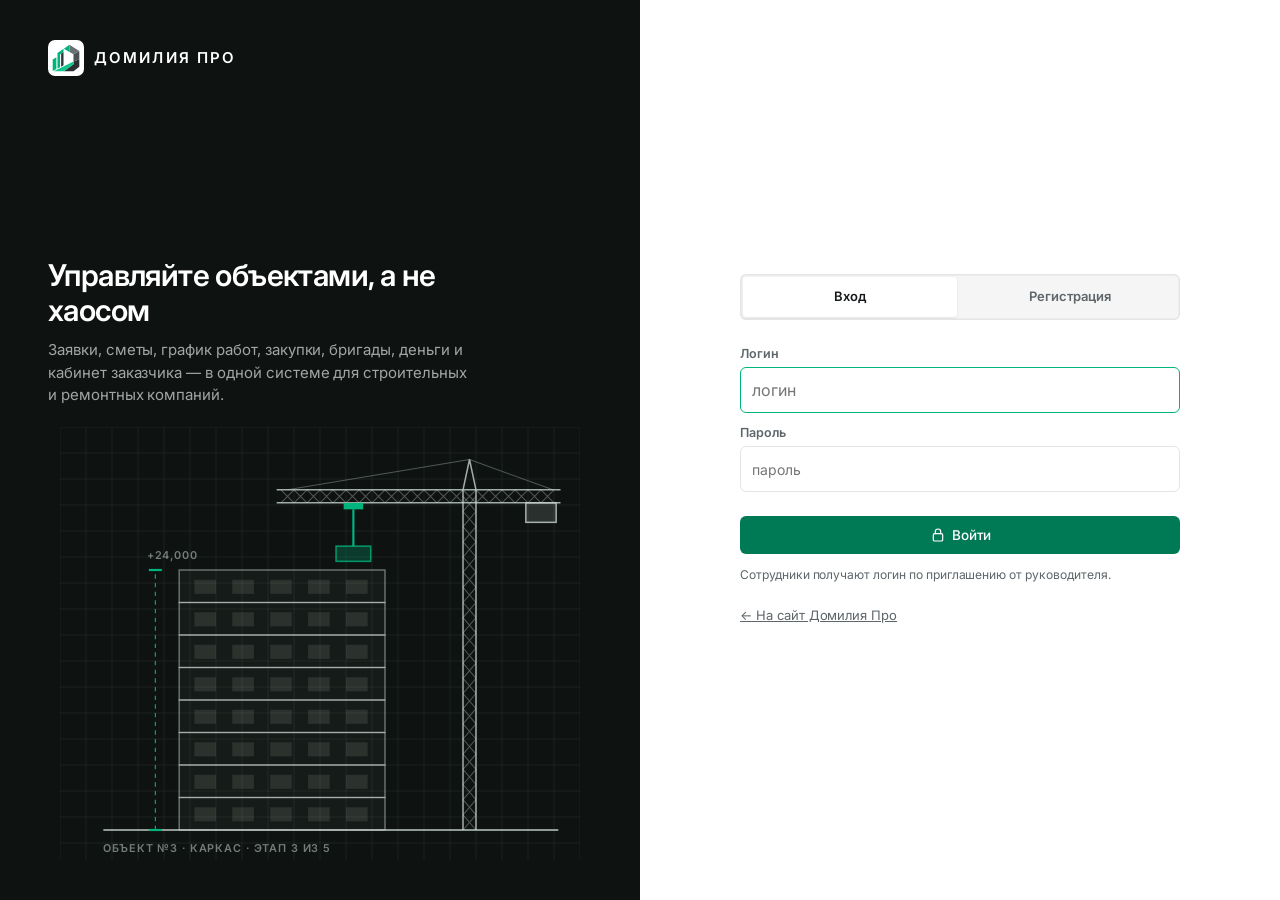
==== app.html @ fbe862fc "Договор: организация работ на объекте — мусор, уборка, расходники, вещи и оборудование заказчика, тр" ====
<!DOCTYPE html>
<html lang="ru">
<head>
<meta charset="utf-8">
<meta name="viewport" content="width=device-width, initial-scale=1, viewport-fit=cover">
<meta name="robots" content="noindex, nofollow">
<meta name="theme-color" content="#111614">
<title>Домилия Про</title>
<link rel="icon" href="data:image/svg+xml,%3Csvg%20xmlns%3D%22http%3A%2F%2Fwww.w3.org%2F2000%2Fsvg%22%20viewBox%3D%220%200%2064%2064%22%3E%3Crect%20width%3D%2264%22%20height%3D%2264%22%20rx%3D%2211%22%20fill%3D%22%232B2F32%22%2F%3E%3Cg%20transform%3D%22translate(1%201)%20scale(0.135)%20translate(-40%20-36)%22%3E%3Cpath%20d%3D%22M208%2C431%20L351%2C328%20L351%2C286%20L438%2C252%20L438%2C363%20L351%2C431%20Z%22%20fill%3D%22%23fff%22%20fill-opacity%3D%220.55%22%2F%3E%3Cpath%20d%3D%22M351%2C179%20L438%2C129%20L438%2C252%20L351%2C286%20Z%22%20fill%3D%22%23fff%22%20fill-opacity%3D%220.72%22%2F%3E%3Cpath%20d%3D%22M290%2C36%20L438%2C129%20L351%2C179%20L290%2C143%20Z%22%20fill%3D%22%23fff%22%20fill-opacity%3D%220.88%22%2F%3E%3Cpath%20d%3D%22M208%2C94%20L290%2C36%20L290%2C143%20Z%22%20fill%3D%22%23fff%22%20fill-opacity%3D%221%22%2F%3E%3Cpath%20d%3D%22M55%2C432%20L351%2C286%20L351%2C328%20L208%2C431%20Z%22%20fill%3D%22%23fff%22%20fill-opacity%3D%221%22%2F%3E%3Cpath%20d%3D%22M202%2C94%20L112%2C159%20L112%2C390%20L150%2C370%20L150%2C182%20L202%2C145%20Z%22%20fill%3D%22%23fff%22%20fill-opacity%3D%221%22%2F%3E%3Cpath%20d%3D%22M202%2C145%20L166%2C170%20L166%2C363%20L202%2C343%20Z%22%20fill%3D%22%23fff%22%20fill-opacity%3D%220.6%22%2F%3E%3Cpath%20d%3D%22M95%2C221%20L40%2C257%20L40%2C427%20L95%2C398%20Z%22%20fill%3D%22%23fff%22%20fill-opacity%3D%221%22%2F%3E%3C%2Fg%3E%3Crect%20x%3D%2231%22%20y%3D%2231%22%20width%3D%2233%22%20height%3D%2233%22%20rx%3D%229%22%20fill%3D%22%23fff%22%2F%3E%3Ctext%20x%3D%2247.5%22%20y%3D%2257%22%20text-anchor%3D%22middle%22%20font-family%3D%22Arial%2CHelvetica%2Csans-serif%22%20font-weight%3D%22700%22%20font-size%3D%2227%22%20fill%3D%22%232B2F32%22%3E%D0%9F%3C%2Ftext%3E%3C%2Fsvg%3E">
<link href="https://fonts.googleapis.com/css2?family=Inter:wght@400;500;600;700;800&display=swap" rel="stylesheet">
<link rel="stylesheet" href="style.css?v=mwyktr79">
</head>
<body>
<div class="app">
  <nav class="side" id="side">
    <div class="lg"><i class="mk"><svg xmlns="http://www.w3.org/2000/svg" viewBox="30 26 418 415"><defs><linearGradient id="gG" x1="0" y1="0" x2="0.35" y2="1"><stop offset="0" stop-color="#1FE6AA"/><stop offset=".45" stop-color="#00B47E"/><stop offset="1" stop-color="#006C4C"/></linearGradient><linearGradient id="gBand" x1="55" y1="432" x2="351" y2="300" gradientUnits="userSpaceOnUse"><stop offset="0" stop-color="#00B47E"/><stop offset=".55" stop-color="#14D69C"/><stop offset="1" stop-color="#2A4A42"/></linearGradient><linearGradient id="gRoof" x1="290" y1="36" x2="400" y2="160" gradientUnits="userSpaceOnUse"><stop offset="0" stop-color="#4A4F53"/><stop offset=".7" stop-color="#7C8488"/><stop offset="1" stop-color="#5C6367"/></linearGradient><linearGradient id="gSide" x1="0" y1="0" x2="0" y2="1"><stop offset="0" stop-color="#5A6064"/><stop offset="1" stop-color="#2B2F32"/></linearGradient><linearGradient id="gLow" x1="230" y1="300" x2="420" y2="430" gradientUnits="userSpaceOnUse"><stop offset="0" stop-color="#3A4044"/><stop offset="1" stop-color="#0E1011"/></linearGradient><linearGradient id="gLeg" x1="0" y1="0" x2="0" y2="1"><stop offset="0" stop-color="#4C5357"/><stop offset="1" stop-color="#16191B"/></linearGradient></defs><path fill="url(#gLow)" d="M208,431 L351,328 L351,286 L438,252 L438,363 L351,431 Z"/><path fill="url(#gSide)" d="M351,179 L438,129 L438,252 L351,286 Z"/><path fill="url(#gRoof)" d="M290,36 L438,129 L351,179 L290,143 Z"/><path fill="url(#gG)" d="M208,94 L290,36 L290,143 Z"/><path fill="url(#gBand)" d="M55,432 L351,286 L351,328 L208,431 Z"/><path fill="url(#gG)" d="M202,94 L112,159 L112,390 L150,370 L150,182 L202,145 Z"/><path fill="url(#gLeg)" d="M202,145 L166,170 L166,363 L202,343 Z"/><path fill="#0C3A2B" d="M150,214 L154,212 L154,368 L150,370 Z"/><path fill="url(#gG)" d="M95,221 L40,257 L40,427 L95,398 Z"/><path fill="#0C3A2B" d="M95,221 L99,226 L99,396 L95,398 Z"/></svg>
</i><span>ДОМИЛИЯ<small>ПРО</small></span></div>
    <div id="nav" class="nav"></div>
    <div class="sp"></div>
    <div id="navf" class="navf"></div>
    <small class="sv" id="saved">Данные в этом браузере</small>
  </nav>
  <main class="main">
    <div class="bar"><button class="mnu" id="mnu" aria-label="Меню"></button><h1 id="ttl">Главная</h1><div class="bar-r" id="barR"></div></div>
    <div class="wrap" id="view"></div>
  </main>
  <div class="scrim" id="scrim"></div>
</div>

<template id="tplAnim"><svg class="bld" viewBox="0 0 480 400" xmlns="http://www.w3.org/2000/svg" aria-hidden="true"><style>
.bld{--ln:currentColor;--ac:#00B47E}.bld .gr line{stroke:var(--ln);stroke-opacity:.07}.bld .fs{fill:var(--ln);fill-opacity:.04;stroke:var(--ln);stroke-opacity:.55;stroke-width:1.2}.bld .wn{fill:var(--ln);fill-opacity:.12}
@keyframes fl0{0%,6.0%{opacity:0;transform:translateY(-14px)}10.0%,90%{opacity:1;transform:none}96%,100%{opacity:0;transform:none}}.fl0{animation:fl0 12s cubic-bezier(.2,.8,.2,1) infinite}@keyframes fl1{0%,14.5%{opacity:0;transform:translateY(-14px)}18.5%,90%{opacity:1;transform:none}96%,100%{opacity:0;transform:none}}.fl1{animation:fl1 12s cubic-bezier(.2,.8,.2,1) infinite}@keyframes fl2{0%,23.0%{opacity:0;transform:translateY(-14px)}27.0%,90%{opacity:1;transform:none}96%,100%{opacity:0;transform:none}}.fl2{animation:fl2 12s cubic-bezier(.2,.8,.2,1) infinite}@keyframes fl3{0%,31.5%{opacity:0;transform:translateY(-14px)}35.5%,90%{opacity:1;transform:none}96%,100%{opacity:0;transform:none}}.fl3{animation:fl3 12s cubic-bezier(.2,.8,.2,1) infinite}@keyframes fl4{0%,40.0%{opacity:0;transform:translateY(-14px)}44.0%,90%{opacity:1;transform:none}96%,100%{opacity:0;transform:none}}.fl4{animation:fl4 12s cubic-bezier(.2,.8,.2,1) infinite}@keyframes fl5{0%,48.5%{opacity:0;transform:translateY(-14px)}52.5%,90%{opacity:1;transform:none}96%,100%{opacity:0;transform:none}}.fl5{animation:fl5 12s cubic-bezier(.2,.8,.2,1) infinite}@keyframes fl6{0%,57.0%{opacity:0;transform:translateY(-14px)}61.0%,90%{opacity:1;transform:none}96%,100%{opacity:0;transform:none}}.fl6{animation:fl6 12s cubic-bezier(.2,.8,.2,1) infinite}@keyframes fl7{0%,65.5%{opacity:0;transform:translateY(-14px)}69.5%,90%{opacity:1;transform:none}96%,100%{opacity:0;transform:none}}.fl7{animation:fl7 12s cubic-bezier(.2,.8,.2,1) infinite}@keyframes wn{0%,30%{fill:var(--ln);fill-opacity:.12}36%,88%{fill:var(--ac);fill-opacity:.85}96%,100%{fill-opacity:.12}}.w0{animation:wn 12s infinite;animation-delay:0.9s}.w1{animation:wn 12s infinite;animation-delay:2.0s}.w2{animation:wn 12s infinite;animation-delay:3.1s}.w3{animation:wn 12s infinite;animation-delay:4.2s}.w4{animation:wn 12s infinite;animation-delay:5.3s}.w5{animation:wn 12s infinite;animation-delay:6.4s}.w6{animation:wn 12s infinite;animation-delay:7.5s}
.bld .cr{stroke:var(--ln);stroke-opacity:.8;stroke-width:1.4;fill:none}.bld .cr2{stroke:var(--ln);stroke-opacity:.35;stroke-width:1}.bld .ac{stroke:var(--ac);stroke-width:2}.bld .acf{fill:var(--ac)}
.bld .dim{stroke:var(--ac);stroke-width:1;stroke-dasharray:4 4;fill:none;animation:dm 3s linear infinite}@keyframes dm{to{stroke-dashoffset:-32}}
.bld .base{stroke:var(--ln);stroke-opacity:.7;stroke-width:2}.bld text{fill:var(--ln);fill-opacity:.55;font:600 10px Inter,Arial,sans-serif;letter-spacing:.08em}
@media (prefers-reduced-motion:reduce){.bld *{animation:none!important}}
</style>
<g class="gr"><line x1="0" y1="0" x2="0" y2="400"/><line x1="24" y1="0" x2="24" y2="400"/><line x1="48" y1="0" x2="48" y2="400"/><line x1="72" y1="0" x2="72" y2="400"/><line x1="96" y1="0" x2="96" y2="400"/><line x1="120" y1="0" x2="120" y2="400"/><line x1="144" y1="0" x2="144" y2="400"/><line x1="168" y1="0" x2="168" y2="400"/><line x1="192" y1="0" x2="192" y2="400"/><line x1="216" y1="0" x2="216" y2="400"/><line x1="240" y1="0" x2="240" y2="400"/><line x1="264" y1="0" x2="264" y2="400"/><line x1="288" y1="0" x2="288" y2="400"/><line x1="312" y1="0" x2="312" y2="400"/><line x1="336" y1="0" x2="336" y2="400"/><line x1="360" y1="0" x2="360" y2="400"/><line x1="384" y1="0" x2="384" y2="400"/><line x1="408" y1="0" x2="408" y2="400"/><line x1="432" y1="0" x2="432" y2="400"/><line x1="456" y1="0" x2="456" y2="400"/><line x1="480" y1="0" x2="480" y2="400"/><line x1="0" y1="0" x2="480" y2="0"/><line x1="0" y1="24" x2="480" y2="24"/><line x1="0" y1="48" x2="480" y2="48"/><line x1="0" y1="72" x2="480" y2="72"/><line x1="0" y1="96" x2="480" y2="96"/><line x1="0" y1="120" x2="480" y2="120"/><line x1="0" y1="144" x2="480" y2="144"/><line x1="0" y1="168" x2="480" y2="168"/><line x1="0" y1="192" x2="480" y2="192"/><line x1="0" y1="216" x2="480" y2="216"/><line x1="0" y1="240" x2="480" y2="240"/><line x1="0" y1="264" x2="480" y2="264"/><line x1="0" y1="288" x2="480" y2="288"/><line x1="0" y1="312" x2="480" y2="312"/><line x1="0" y1="336" x2="480" y2="336"/><line x1="0" y1="360" x2="480" y2="360"/><line x1="0" y1="384" x2="480" y2="384"/></g>
<line class="base" x1="40" y1="372" x2="460" y2="372"/>
<g class="fl0"><rect class="fs" x="110" y="342" width="190" height="30"/><rect class="wn w0" x="124" y="351" width="20" height="13"/><rect class="wn w1" x="159" y="351" width="20" height="13"/><rect class="wn w2" x="194" y="351" width="20" height="13"/><rect class="wn w3" x="229" y="351" width="20" height="13"/><rect class="wn w4" x="264" y="351" width="20" height="13"/></g><g class="fl1"><rect class="fs" x="110" y="312" width="190" height="30"/><rect class="wn w5" x="124" y="321" width="20" height="13"/><rect class="wn w6" x="159" y="321" width="20" height="13"/><rect class="wn w0" x="194" y="321" width="20" height="13"/><rect class="wn w1" x="229" y="321" width="20" height="13"/><rect class="wn w2" x="264" y="321" width="20" height="13"/></g><g class="fl2"><rect class="fs" x="110" y="282" width="190" height="30"/><rect class="wn w3" x="124" y="291" width="20" height="13"/><rect class="wn w4" x="159" y="291" width="20" height="13"/><rect class="wn w5" x="194" y="291" width="20" height="13"/><rect class="wn w6" x="229" y="291" width="20" height="13"/><rect class="wn w0" x="264" y="291" width="20" height="13"/></g><g class="fl3"><rect class="fs" x="110" y="252" width="190" height="30"/><rect class="wn w1" x="124" y="261" width="20" height="13"/><rect class="wn w2" x="159" y="261" width="20" height="13"/><rect class="wn w3" x="194" y="261" width="20" height="13"/><rect class="wn w4" x="229" y="261" width="20" height="13"/><rect class="wn w5" x="264" y="261" width="20" height="13"/></g><g class="fl4"><rect class="fs" x="110" y="222" width="190" height="30"/><rect class="wn w6" x="124" y="231" width="20" height="13"/><rect class="wn w0" x="159" y="231" width="20" height="13"/><rect class="wn w1" x="194" y="231" width="20" height="13"/><rect class="wn w2" x="229" y="231" width="20" height="13"/><rect class="wn w3" x="264" y="231" width="20" height="13"/></g><g class="fl5"><rect class="fs" x="110" y="192" width="190" height="30"/><rect class="wn w4" x="124" y="201" width="20" height="13"/><rect class="wn w5" x="159" y="201" width="20" height="13"/><rect class="wn w6" x="194" y="201" width="20" height="13"/><rect class="wn w0" x="229" y="201" width="20" height="13"/><rect class="wn w1" x="264" y="201" width="20" height="13"/></g><g class="fl6"><rect class="fs" x="110" y="162" width="190" height="30"/><rect class="wn w2" x="124" y="171" width="20" height="13"/><rect class="wn w3" x="159" y="171" width="20" height="13"/><rect class="wn w4" x="194" y="171" width="20" height="13"/><rect class="wn w5" x="229" y="171" width="20" height="13"/><rect class="wn w6" x="264" y="171" width="20" height="13"/></g><g class="fl7"><rect class="fs" x="110" y="132" width="190" height="30"/><rect class="wn w0" x="124" y="141" width="20" height="13"/><rect class="wn w1" x="159" y="141" width="20" height="13"/><rect class="wn w2" x="194" y="141" width="20" height="13"/><rect class="wn w3" x="229" y="141" width="20" height="13"/><rect class="wn w4" x="264" y="141" width="20" height="13"/></g>
<path class="dim" d="M88 372 V132"/><line class="ac" x1="82" y1="372" x2="94" y2="372"/><line class="ac" x1="82" y1="132" x2="94" y2="132"/>
<text x="80" y="122">+24,000</text>
<g><path class="cr" d="M372 372 V58 M384 372 V58"/><path class="cr2" d="M372 372 L384 358 M384 372 L372 358"/><path class="cr2" d="M372 358 L384 344 M384 358 L372 344"/><path class="cr2" d="M372 344 L384 330 M384 344 L372 330"/><path class="cr2" d="M372 330 L384 316 M384 330 L372 316"/><path class="cr2" d="M372 316 L384 302 M384 316 L372 302"/><path class="cr2" d="M372 302 L384 288 M384 302 L372 288"/><path class="cr2" d="M372 288 L384 274 M384 288 L372 274"/><path class="cr2" d="M372 274 L384 260 M384 274 L372 260"/><path class="cr2" d="M372 260 L384 246 M384 260 L372 246"/><path class="cr2" d="M372 246 L384 232 M384 246 L372 232"/><path class="cr2" d="M372 232 L384 218 M384 232 L372 218"/><path class="cr2" d="M372 218 L384 204 M384 218 L372 204"/><path class="cr2" d="M372 204 L384 190 M384 204 L372 190"/><path class="cr2" d="M372 190 L384 176 M384 190 L372 176"/><path class="cr2" d="M372 176 L384 162 M384 176 L372 162"/><path class="cr2" d="M372 162 L384 148 M384 162 L372 148"/><path class="cr2" d="M372 148 L384 134 M384 148 L372 134"/><path class="cr2" d="M372 134 L384 120 M384 134 L372 120"/><path class="cr2" d="M372 120 L384 106 M384 120 L372 106"/><path class="cr2" d="M372 106 L384 92 M384 106 L372 92"/><path class="cr2" d="M372 92 L384 78 M384 92 L372 78"/><path class="cr2" d="M372 78 L384 64 M384 78 L372 64"/>
<path class="cr" d="M200 58 H462 M200 70 H462 M372 58 L378 30 L384 58"/><path class="cr2" d="M378 30 L210 58 M378 30 L455 58"/><path class="cr2" d="M204 58 L216 70 M216 58 L204 70"/><path class="cr2" d="M216 58 L228 70 M228 58 L216 70"/><path class="cr2" d="M228 58 L240 70 M240 58 L228 70"/><path class="cr2" d="M240 58 L252 70 M252 58 L240 70"/><path class="cr2" d="M252 58 L264 70 M264 58 L252 70"/><path class="cr2" d="M264 58 L276 70 M276 58 L264 70"/><path class="cr2" d="M276 58 L288 70 M288 58 L276 70"/><path class="cr2" d="M288 58 L300 70 M300 58 L288 70"/><path class="cr2" d="M300 58 L312 70 M312 58 L300 70"/><path class="cr2" d="M312 58 L324 70 M324 58 L312 70"/><path class="cr2" d="M324 58 L336 70 M336 58 L324 70"/><path class="cr2" d="M336 58 L348 70 M348 58 L336 70"/><path class="cr2" d="M348 58 L360 70 M360 58 L348 70"/><path class="cr2" d="M360 58 L372 70 M372 58 L360 70"/><path class="cr2" d="M372 58 L384 70 M384 58 L372 70"/><path class="cr2" d="M384 58 L396 70 M396 58 L384 70"/><path class="cr2" d="M396 58 L408 70 M408 58 L396 70"/><path class="cr2" d="M408 58 L420 70 M420 58 L408 70"/><path class="cr2" d="M420 58 L432 70 M432 58 L420 70"/><path class="cr2" d="M432 58 L444 70 M444 58 L432 70"/><path class="cr2" d="M444 58 L456 70 M456 58 L444 70"/>
<rect x="430" y="70" width="28" height="18" class="cr" style="fill:currentColor;fill-opacity:.15"/>
<g><animateTransform attributeName="transform" type="translate" values="0 0; -120 0; -120 0; 0 0; 0 0" keyTimes="0;.35;.55;.9;1" dur="6.0s" repeatCount="indefinite"/>
<rect x="318" y="70" width="18" height="6" class="acf"/><line class="ac" x1="327" y1="76" x2="327" y2="150"><animate attributeName="y2" values="110;110;230;230;110" keyTimes="0;.35;.5;.6;1" dur="6.0s" repeatCount="indefinite"/></line>
<g><animateTransform attributeName="transform" type="translate" values="0 0;0 0;0 120;0 120;0 0" keyTimes="0;.35;.5;.6;1" dur="6.0s" repeatCount="indefinite"/><rect x="311" y="110" width="32" height="14" class="cr" style="fill:#00B47E;fill-opacity:.25;stroke:#00B47E"/></g></g></g>
<text x="40" y="392">ОБЪЕКТ №3 · КАРКАС · ЭТАП 3 ИЗ 5</text>
</svg></template>
<script src="app.js?v=mwyktr79"></script>
</body>
</html>
---- style.css ----
:root{--ink:#16191B;--muted:#5E666A;--line:#E3E6E5;--bg:#F4F5F4;--g:#00B47E;--g2:#007A55;--gl:#E6F6F0;--y:#FFCC00;--yl:#FFF6CC;--red:#C0392B;--rl:#FCEDEB;--bl:#E8F0FB;--b:#2563C9}
*{box-sizing:border-box}
html{-webkit-text-size-adjust:100%}
body{margin:0;font:400 14.5px/1.5 Inter,Arial,sans-serif;color:var(--ink);background:var(--bg)}
h1,h2,h3,h4{margin:0;font-weight:600;letter-spacing:-.01em}
h1{font-size:20px}h2{font-size:18px}h3{font-size:15.5px}h4{font-size:14px}
a{color:var(--g2)}
button{font:inherit;cursor:pointer}
.app{display:grid;grid-template-columns:236px minmax(0,1fr);min-height:100vh}
.side{background:var(--ink);color:#C9CFD2;padding:16px 10px;position:sticky;top:0;height:100vh;overflow-y:auto;display:flex;flex-direction:column;gap:2px}
.lg{display:flex;gap:10px;align-items:center;color:#fff;padding:4px 8px 16px}
.lg i{width:34px;height:34px;border-radius:6px;background:var(--y);color:#141618;display:grid;place-items:center;font-style:normal;font-weight:600;font-size:18px}
.lg span{display:grid;font-weight:600;letter-spacing:.12em;font-size:14px;line-height:1.2}
.lg small{letter-spacing:0;font-weight:500;color:#8C9599;font-size:11px}
.side button{border:0;background:none;color:inherit;text-align:left;padding:9px 12px;border-radius:6px;font-size:14px;font-weight:500}
.side button:hover{background:rgba(255,255,255,.06)}
.side button.on{background:var(--g2);color:#fff}
.sp{flex:1}
.sv{padding:8px 12px;font-size:11.5px;color:#8C9599}
.main{min-width:0}
.bar{position:sticky;top:0;z-index:5;display:flex;align-items:center;gap:10px;flex-wrap:wrap;padding:14px 26px;background:rgba(244,245,244,.95);backdrop-filter:blur(8px);border-bottom:1px solid var(--line)}
.bar h1{flex:1}
.bar-r{display:flex;gap:8px;flex-wrap:wrap}
.wrap{padding:22px 26px 80px;display:grid;gap:18px;max-width:1240px}
.card{background:#fff;border:1px solid var(--line);border-radius:8px;padding:18px 20px;display:grid;gap:12px;min-width:0}
.card>h3{display:flex;align-items:center;gap:10px;flex-wrap:wrap}
.card>h3 .sp{flex:1}
.hint{background:var(--gl);border-radius:8px;padding:11px 14px;font-size:13.5px;line-height:1.5}
.hint.y{background:var(--yl)}.hint.r{background:var(--rl)}.hint.b{background:var(--bl)}
.muted{color:var(--muted)}.sm{font-size:12.5px}
.btn{display:inline-flex;align-items:center;justify-content:center;gap:6px;min-height:38px;padding:0 14px;border:0;border-radius:6px;background:var(--g2);color:#fff;font-weight:600;font-size:13.5px;text-decoration:none;white-space:nowrap}
.btn:hover{background:#00684A}
.btn.lt{background:#fff;color:var(--ink);box-shadow:inset 0 0 0 1.5px var(--line)}
.btn.lt:hover{box-shadow:inset 0 0 0 1.5px var(--g)}
.btn.y{background:var(--y);color:#141618}
.btn.xs{min-height:28px;padding:0 9px;font-size:12px;border-radius:8px}
.btn.red{background:#fff;color:var(--red);box-shadow:inset 0 0 0 1.5px #F1C9C4}
.row{display:flex;gap:10px;align-items:center;flex-wrap:wrap}
.grid2{display:grid;grid-template-columns:repeat(2,minmax(0,1fr));gap:14px}
.grid3{display:grid;grid-template-columns:repeat(3,minmax(0,1fr));gap:14px}
.grid4{display:grid;grid-template-columns:repeat(4,minmax(0,1fr));gap:12px}
.f{display:grid;gap:5px;font-size:12.5px;font-weight:600;color:var(--muted)}
input[type=text],input[type=number],input[type=url],.f>input[type=password],textarea,select{width:100%;padding:8px 11px;border:1.5px solid var(--line);border-radius:6px;font:400 14px Inter,Arial,sans-serif;color:var(--ink);background:#fff;outline:none}
input:focus,textarea:focus,select:focus{border-color:var(--g)}
textarea{min-height:90px;resize:vertical;line-height:1.45}
textarea.mono{font:13px/1.5 Consolas,Menlo,monospace}
.chk{display:inline-flex;align-items:center;gap:8px;font-weight:600;font-size:13.5px;cursor:pointer;color:var(--ink)}
.chk input{width:18px;height:18px;accent-color:var(--g2)}
.kpi{background:#fff;border:1px solid var(--line);border-radius:8px;padding:14px 16px;display:grid;gap:2px}
.kpi b{font-size:22px;font-weight:600;line-height:1.15}
.kpi span{font-size:12.5px;color:var(--muted)}
.kpi.g b{color:var(--g2)}.kpi.r b{color:var(--red)}
.tabs{display:flex;gap:6px;flex-wrap:wrap}
.tabs button{border:1.5px solid var(--line);background:#fff;border-radius:5px;padding:6px 13px;font-weight:600;font-size:13px}
.tabs button.on{background:var(--ink);color:#fff;border-color:var(--ink)}
.tabs button .n{opacity:.6;margin-left:4px}
.chips{display:flex;flex-wrap:wrap;gap:6px}
.chip{display:inline-flex;align-items:center;gap:6px;background:var(--bg);border-radius:8px;padding:4px 6px 4px 10px;font-size:13px;font-weight:500}
.chip button{border:0;background:none;color:var(--muted);font-size:15px;padding:0 3px;line-height:1}
.chip button:hover{color:var(--red)}
.chip.g{background:var(--gl)}.chip.y{background:var(--yl)}.chip.r{background:var(--rl)}
.tw{overflow-x:auto;border:1px solid var(--line);border-radius:8px}
table.t{width:100%;border-collapse:collapse;font-size:13px}
table.t th,table.t td{padding:7px 10px;border-top:1px solid var(--line);text-align:left;vertical-align:top}
table.t th{position:sticky;top:0;background:#FAFBFA;border-top:0;font-size:11.5px;text-transform:uppercase;letter-spacing:.03em;color:var(--muted);white-space:nowrap;cursor:pointer}
table.t td.n,table.t th.n{text-align:right;white-space:nowrap}
table.t tr:hover td{background:#FAFEFC}
table.t td input[type=text]{padding:4px 7px;font-size:13px;border-radius:7px;min-width:110px}
.bad{color:var(--red);font-weight:600}.ok{color:var(--g2);font-weight:600}.warn{color:#B07B00;font-weight:600}
.grp{border:1.5px solid var(--line);border-radius:8px;padding:12px 14px;display:grid;gap:10px;background:#FCFCFC}
.grp-h{display:flex;gap:8px;align-items:center;flex-wrap:wrap}
.grp-h input{flex:1;min-width:180px;font-weight:600}
.badge{display:inline-flex;align-items:center;padding:2px 8px;border-radius:5px;font-size:11.5px;font-weight:600;background:var(--bg);color:var(--muted)}
.badge.g{background:var(--gl);color:var(--g2)}.badge.r{background:var(--rl);color:var(--red)}.badge.y{background:var(--yl);color:#7A5A00}.badge.b{background:var(--bl);color:var(--b)}
/* превью объявления в поиске */
.ad{border:1px solid var(--line);border-radius:8px;padding:12px 14px;background:#fff;display:grid;gap:4px;max-width:640px}
.ad-u{font-size:12.5px;color:#2B8A3E;display:flex;gap:8px;align-items:center}
.ad-u i{font-style:normal;border:1px solid #CFD5D3;border-radius:4px;padding:0 5px;color:var(--muted);font-size:11px}
.ad-t{font-size:17px;color:#1A0DAB;line-height:1.3;font-weight:500}
.ad-x{font-size:13.5px;color:#333}
.ad-c{font-size:12.5px;color:var(--muted)}
.ad-s{display:flex;flex-wrap:wrap;gap:4px 14px;font-size:13px;color:#1A0DAB}
.issues{display:grid;gap:3px;font-size:12.5px}
.issues div::before{content:"• "}
.cnt{font-size:11.5px;color:var(--muted);font-weight:500;text-align:right}
.cnt.over{color:var(--red)}
.list{display:grid;gap:10px}
.toast{position:fixed;left:50%;bottom:22px;transform:translateX(-50%);background:var(--ink);color:#fff;padding:10px 16px;border-radius:6px;font-size:13.5px;z-index:50;max-width:90vw}
.drop{border:2px dashed #C9CFD2;border-radius:8px;padding:22px;text-align:center;color:var(--muted);cursor:pointer}
.drop.ov{border-color:var(--g);background:var(--gl)}
.bars{display:grid;gap:6px}
.barl{display:grid;grid-template-columns:150px 1fr 60px;gap:10px;align-items:center;font-size:13px}
.barl i{display:block;height:10px;border-radius:5px;background:var(--g)}
.barl i.y{background:var(--y)}.barl i.r{background:#E67E73}
ol.steps{margin:0;padding-left:20px;display:grid;gap:6px}
.todo{display:flex;gap:10px;align-items:flex-start;padding:8px 0;border-top:1px solid var(--line)}
.todo:first-child{border-top:0}
.todo input{width:18px;height:18px;margin-top:2px;accent-color:var(--g2);flex:none}
.todo.done span{color:var(--muted);text-decoration:line-through}
.todo small{display:block;color:var(--muted);font-weight:400}
[hidden]{display:none!important}
@media (max-width:980px){.grid3,.grid4{grid-template-columns:repeat(2,minmax(0,1fr))}}
@media (max-width:860px){
  .app{grid-template-columns:minmax(0,1fr)}
  .side{position:static;height:auto;flex-direction:row;overflow-x:auto;padding:8px;gap:4px}
  .lg,.sp,.sv{display:none}
  .side button{white-space:nowrap;background:rgba(255,255,255,.06);font-size:13px}
  .bar{padding:10px 14px}.wrap{padding:14px 12px 60px}
  .grid2,.grid3,.grid4{grid-template-columns:minmax(0,1fr)}
  .barl{grid-template-columns:110px 1fr 50px}
}

.rbg{display:grid;grid-template-columns:repeat(auto-fill,minmax(340px,1fr));gap:16px;margin-bottom:16px}
.rbg .card{margin:0}
.rb.off{opacity:.5}
.rbic{display:inline-grid;place-items:center;min-width:30px;height:30px;padding:0 6px;border-radius:6px;background:#FFCC00;color:#141618;font-style:normal;font-size:13px;font-weight:600;margin-right:8px}
.rbp{display:grid;grid-template-columns:1fr 1fr;gap:8px;margin:8px 0}
.rbp .chk{grid-column:1/-1}
.rbr{border-top:1px solid #e6e6e2;padding-top:10px;margin-top:6px}
.rbl{max-height:260px;overflow:auto;margin-bottom:8px}
.rbi{display:flex;gap:8px;align-items:flex-start;padding:6px 0;border-bottom:1px dashed #eee;font-size:14px}
.rbi span{display:flex;flex-direction:column}.rbi b{font-weight:500}.rbi small{color:#6b6b66}
.rbi.r b{color:#c0392b}.rbi.g b{color:#1e8449}.rbi.y b{color:#9a6b00}
pre.mono{white-space:pre-wrap;word-break:break-all;background:#f5f5f2;padding:10px;border-radius:8px;font-size:13px}

.side .hm{font-size:15px;font-weight:600;padding:12px;margin-bottom:6px}
.pro summary{list-style:none;cursor:pointer;padding:9px 12px;font-size:12px;font-weight:600;text-transform:uppercase;letter-spacing:.06em;color:#8B9397}
.pro summary::-webkit-details-marker{display:none}.pro summary::after{content:' ▸'}.pro[open] summary::after{content:' ▾'}
.pro button{display:block;width:100%}
.light{display:flex;gap:12px;align-items:center;padding:16px 18px;border-radius:8px;margin-bottom:16px;font-size:15.5px;background:#fff;box-shadow:inset 0 0 0 1.5px var(--line)}
.light i{width:16px;height:16px;border-radius:50%;flex:none;background:var(--y);box-shadow:0 0 0 5px var(--yl)}
.light.g i{background:var(--g);box-shadow:0 0 0 5px var(--gl)}.light.r i{background:var(--red);box-shadow:0 0 0 5px var(--rl)}
.hs{display:flex;gap:18px;background:#fff;border-radius:8px;padding:24px;margin:16px 0;box-shadow:inset 0 0 0 1.5px var(--line)}
.hs.now{box-shadow:inset 0 0 0 2.5px var(--g)}.hs.wait{opacity:.6}
.hs-n{flex:none;width:44px;height:44px;border-radius:50%;background:var(--ink);color:#fff;display:grid;place-items:center;font-weight:600;font-size:19px}
.hs.now .hs-n{background:var(--g2)}.hs.done .hs-n{background:var(--g);color:#fff}
.hs-b{flex:1;min-width:0;display:flex;flex-direction:column;gap:12px}
.hs-b h2{font-size:21px}.hs-sub{margin:0;color:var(--muted);font-size:15px}
.chips{display:flex;flex-wrap:wrap;gap:10px}
.chip{border:0;border-radius:5px;padding:12px 18px;font-weight:600;font-size:15px;background:var(--bg);color:var(--ink);box-shadow:inset 0 0 0 1.5px var(--line)}
.chip.on{background:var(--g2);color:#fff;box-shadow:none}
.bud{display:flex;flex-direction:column;gap:6px;background:var(--bg);padding:14px 16px;border-radius:8px}
.bud input{width:100%;accent-color:var(--g2);height:28px}.bv{font-size:20px}.bv span{font-size:14px;color:var(--muted);font-weight:500;margin-left:6px}
.btn.huge{min-height:64px;padding:12px 24px;font-size:17px;flex-direction:column;align-items:flex-start;border-radius:8px;white-space:normal;text-align:left;align-self:flex-start}
.btn.huge small{font-size:12.5px;font-weight:500;opacity:.85}
.cks{display:flex;flex-direction:column;gap:8px}
.ck2{display:flex;gap:10px;align-items:flex-start;cursor:pointer;font-weight:600}.ck2 input{width:20px;height:20px;margin-top:2px;accent-color:var(--g2)}
.ck2 span{display:flex;flex-direction:column}.ck2 small{font-weight:400;color:var(--muted)}
.fold{background:var(--bg);border-radius:8px;padding:12px 16px}.fold summary{cursor:pointer;font-weight:600;color:var(--g2)}
.gd{margin:12px 0 4px;padding-left:22px;display:flex;flex-direction:column;gap:8px;line-height:1.55}
.drop.big{padding:34px 20px;font-size:16px;border-radius:8px}
.res{border-top:1.5px solid var(--line);padding-top:14px;display:flex;flex-direction:column;gap:12px}
.res h3{font-size:19px}
.hint.g{background:var(--gl)}
.tasks{display:flex;flex-direction:column;gap:8px}
.task{display:flex;gap:12px;align-items:center;background:var(--bg);padding:12px 14px;border-radius:8px}
.task>div{flex:1;display:flex;flex-direction:column}.task small{color:var(--muted)}
.tn{flex:none;width:28px;height:28px;border-radius:50%;background:var(--ink);color:#fff;display:grid;place-items:center;font-weight:600;font-size:13px}
.task.done{opacity:.6}.task.done .tn{background:var(--g)}
.center{text-align:center}
@media(max-width:700px){.hs{padding:18px 14px;gap:12px}.hs-n{width:36px;height:36px;font-size:16px}.hs-b h2{font-size:18px}.btn.huge{align-self:stretch}}
@media (max-width:860px){.pro{display:flex;gap:4px;align-items:center}.pro:not([open]) button{display:none}.pro button{width:auto}.pro summary{white-space:nowrap}.side .hm{margin:0;padding:9px 12px}}
.wrap{grid-template-columns:minmax(0,1fr)}
.hs{margin:0}.light{margin:0}
@media(max-width:860px){.wrap>.grid4{grid-template-columns:repeat(2,minmax(0,1fr))}}
/* ===== бренд Директ Домилия ===== */
.lg i.mk{width:40px;height:40px;background:#fff;border-radius:6px;padding:5px;display:grid;place-items:center}
.lg i.mk svg{width:100%;height:100%;display:block}
.lg span{font-weight:600;font-size:17px;letter-spacing:.08em;line-height:1.1}.lg small{display:block;font-size:11px;letter-spacing:.32em;color:var(--g);font-weight:600;margin-top:3px}
.rbic{background:var(--gl);color:var(--g2)}
.side .out{margin-top:8px;color:#8B9397;font-size:12.5px}
body.lgn{min-height:100vh;display:grid;place-items:center;background:radial-gradient(1200px 600px at 20% 0%,#0b3d2c 0%,#16191B 60%);padding:20px}
.gate{width:min(380px,100%);background:#fff;border-radius:22px;padding:34px 28px;display:flex;flex-direction:column;gap:14px;box-shadow:0 30px 80px rgba(0,0,0,.35);text-align:center}
.gate-m{width:84px;height:84px;margin:0 auto 4px}.gate-m svg{width:100%;height:100%}
.gate h1{font-size:24px;letter-spacing:.06em}.gate h1 span{color:var(--g2)}
.gate p{margin:0;color:var(--muted);font-size:14px}
.gate input[type=password]{height:50px;border-radius:8px;border:1.5px solid var(--line);padding:0 16px;font:inherit;font-size:16px}
.gate input[type=password]:focus{outline:none;border-color:var(--g)}
.gate .chk{justify-content:center;font-weight:500;color:var(--muted)}
.gate .btn{height:50px;font-size:16px}
.gate-e{color:var(--red);font-weight:600;min-height:20px}
/* разведка, аудит, VK, заявки, школа */
.btn.bm{cursor:grab;background:var(--g);font-size:15px;min-height:46px}.btn.bm.lt{background:#fff;color:var(--g2)}
.cloud{display:flex;flex-wrap:wrap;gap:6px 14px;align-items:baseline;line-height:1.3}.cloud span{font-weight:600;color:var(--g2)}
.sad{border-top:1px solid var(--line);padding:10px 0;display:flex;flex-direction:column;gap:2px}.sad.me{background:var(--gl);padding:10px;border-radius:6px}
.sad-d{font-size:12px;color:var(--muted);font-weight:600}.sad b{color:#1a0dab;font-size:15px}.sad p{margin:0;font-size:13.5px}.sad small{color:var(--g2);font-size:12.5px}
.score{display:inline-grid;place-items:center;min-width:58px;height:26px;border-radius:5px;font-weight:600;font-size:12.5px;margin-right:8px}
.score.g{background:var(--gl);color:var(--g2)}.score.y{background:var(--yl);color:#8a6500}.score.r{background:var(--rl);color:var(--red)}
.aud{background:var(--yl);border-radius:6px;padding:8px 12px;margin-top:8px}.aud summary{cursor:pointer;font-weight:600}.aud ul{margin:8px 0 0;padding-left:18px}
.vkc{border:1.5px solid var(--line);border-radius:8px;padding:12px;margin-top:10px;display:grid;gap:6px}.vkc-h{display:flex;gap:8px;align-items:center}
.card.hl{box-shadow:inset 0 0 0 2.5px var(--g)}
.ls-4 td{background:var(--gl)}.ls-5 td{color:var(--muted)}
.lesson summary{cursor:pointer;font-weight:600;font-size:16px;display:flex;gap:12px;align-items:center;list-style:none}.lesson summary::-webkit-details-marker{display:none}
.lesson p{line-height:1.6;font-size:15px}.lesson.done summary .tn{background:var(--g)}
.qz{display:flex;flex-wrap:wrap;gap:8px}.qz .btn{white-space:normal;text-align:left}
select{height:40px;border-radius:6px;border:1.5px solid var(--line);padding:0 10px;font:inherit;background:#fff}

.mlist{display:grid;grid-template-columns:repeat(auto-fill,minmax(220px,1fr));gap:4px 12px;max-height:380px;overflow:auto;padding:4px 0}
.mi{display:flex;gap:8px;align-items:flex-start;padding:5px 6px;border-radius:8px;cursor:pointer}.mi input{margin-top:3px;accent-color:var(--g2)}
.mi b{font-weight:600}.mi small{display:block;color:var(--muted);font-size:11.5px}.mi.pre{background:var(--rl)}
.mi{flex-wrap:wrap}.mi small{flex-basis:100%;padding-left:24px;margin-top:-2px}
textarea.avd{min-height:220px}

.task.p1{box-shadow:inset 3px 0 0 var(--red)}.task.p1 .tn{background:var(--red)}.task.p2 .tn{background:#B07B00}
.plan .task{margin-top:8px}
.season{display:flex;gap:6px;align-items:flex-end;height:100px;padding:8px 0}.sm-c{flex:1;display:flex;flex-direction:column;align-items:center;gap:4px}
.sm-c i{width:100%;max-width:40px;background:var(--gl);border-radius:6px 6px 0 0;box-shadow:inset 0 0 0 1.5px var(--g)}.sm-c.on i{background:var(--g)}.sm-c span{font-size:11.5px;font-weight:600;color:var(--muted)}
.bal{background:var(--bg);border-radius:8px;padding:12px;display:grid;gap:8px}
.abs{background:var(--bg);border-radius:8px;padding:12px;display:grid;gap:8px}.abr{margin-top:12px;display:grid;gap:10px}
.ans{white-space:pre-line;background:var(--gl);border-radius:8px;padding:14px;font-weight:500;margin-top:10px;min-height:20px}.ans:empty{display:none}
.kw{display:inline-block;padding:5px 10px;border-radius:5px;background:var(--bg);font-size:12.5px;font-weight:600;color:var(--muted)}.kw.on{background:var(--gl);color:var(--g2)}
canvas.cvp{width:100%;max-width:640px;border-radius:8px;display:block;margin-top:10px;background:#16191B}
.rep .lead{font-size:16px}
html.dark{filter:invert(.9) hue-rotate(180deg);background:#fff}html.dark img,html.dark canvas,html.dark .mk,html.dark .gate-m{filter:invert(1) hue-rotate(180deg)}
@media print{.side,.bar-r,.toast{display:none!important}.app{display:block}.wrap{padding:0}.card{box-shadow:none;border:1px solid #ddd;break-inside:avoid}}

.pj{display:grid;gap:6px;padding:0 4px 10px;border-bottom:1px solid rgba(255,255,255,.08);margin-bottom:8px}
.pjl{display:grid;gap:3px}.pjl small{font-size:10.5px;letter-spacing:.12em;text-transform:uppercase;color:#8B9397;font-weight:600;padding-left:4px}
select.pjs{background:#22272A;color:#fff;border:1px solid rgba(255,255,255,.12);height:38px;font-weight:600;width:100%}
.side .pja{font-size:12.5px;color:#C9CFD2;padding:6px 8px}
.pjg{display:grid;grid-template-columns:repeat(auto-fill,minmax(300px,1fr));gap:14px}.pjg .card{margin:0}
.pjc.cur{box-shadow:inset 0 0 0 2.5px var(--g)}.pjc.bad{box-shadow:inset 0 0 0 2px #F1C9C4}
.pjm{display:grid;grid-template-columns:1fr 1fr;gap:6px 12px;font-size:13px;color:var(--muted)}.pjm b{color:var(--ink);font-size:15px;margin-right:4px}
.accb{display:flex;flex-wrap:wrap;gap:8px;align-items:center;background:#fff;border-radius:8px;padding:10px 14px;box-shadow:inset 0 0 0 1.5px var(--line)}
.chip.sm{padding:7px 13px;font-size:13px}
small.pre{white-space:pre-line}
@media (max-width:860px){.pj{display:flex;border:0;padding:0;margin:0}.pjl small{display:none}select.pjs{width:auto;max-width:170px}}

/* ===== аккуратный интерфейс v2 ===== */
.ic{width:18px;height:18px;flex:none;fill:none;stroke:currentColor;stroke-width:1.8;stroke-linecap:round;stroke-linejoin:round}
.btn .ic{width:16px;height:16px}
.side{width:248px;padding:14px 12px 12px;gap:0;overflow-y:auto;scrollbar-width:thin}
.app{grid-template-columns:248px minmax(0,1fr)}
.lg{padding:2px 6px 14px}
.pj{padding:0 2px 12px;margin-bottom:6px;border-bottom:1px solid rgba(255,255,255,.07)}
.nav{display:flex;flex-direction:column;gap:1px}
.ng{font-size:10.5px;letter-spacing:.12em;text-transform:uppercase;color:#7E878B;font-weight:600;padding:14px 10px 6px}
.side .ni{display:flex;align-items:center;gap:11px;width:100%;border:0;background:none;color:#C9CFD2;text-align:left;padding:8px 10px;border-radius:6px;font-size:13.5px;font-weight:500;line-height:1.2;min-height:36px}
.side .ni .ic{color:#8F999D}
.side .ni:hover{background:rgba(255,255,255,.06);color:#fff}.side .ni:hover .ic{color:#fff}
.side .ni.on{background:var(--g2);color:#fff}.side .ni.on .ic{color:#fff}
.navf{display:flex;flex-direction:column;gap:1px;border-top:1px solid rgba(255,255,255,.07);padding-top:8px;margin-top:10px}
.side .ni.sm{font-size:12.5px;min-height:32px;padding:6px 10px;color:#9AA3A7}
.side .sv{padding:8px 10px 0;font-size:11px;color:#6F787C}
.side .hm,.side .out,.side .pja{display:none}
.rbic{display:inline-grid;place-items:center;width:32px;height:32px;min-width:32px;padding:0;border-radius:6px;margin-right:10px}.rbic .ic{width:18px;height:18px}
.card h3{display:flex;align-items:center;gap:8px;flex-wrap:wrap;font-size:16px;line-height:1.3}
.card h3 .sp{flex:1}
.card{padding:20px 22px}
.hint{font-size:13.5px;line-height:1.55}
.bar{display:flex;align-items:center;gap:12px}
.mnu{display:none;border:0;background:none;padding:6px;margin-left:-6px;color:var(--ink);border-radius:8px}.mnu .ic{width:22px;height:22px}
.scrim{display:none}
/* поля: ровные ряды даже при подписях в 2 строки */
.grid2,.grid3,.grid4{align-items:start}
@supports (grid-template-rows:subgrid){
  .grid2>.f,.grid3>.f,.grid4>.f{grid-row:span 3;display:grid;grid-template-rows:subgrid;row-gap:5px}
  .grid2>.f>.fl,.grid3>.f>.fl,.grid4>.f>.fl{align-self:end}
}
.fl{line-height:1.3}
.f>small{margin-top:-1px}
@media (max-width:860px){
  .app{display:block}
  .side{position:fixed;left:0;top:0;bottom:0;height:100vh;width:min(290px,86vw);flex-direction:column;overflow-y:auto;transform:translateX(-102%);transition:transform .22s ease;z-index:60;padding:14px 12px}
  .lg,.sp,.sv{display:flex}.sv{display:block}
  .side button{white-space:normal;background:none}
  .side .ni{background:none;font-size:14.5px;min-height:42px}
  .pj{display:grid;border-bottom:1px solid rgba(255,255,255,.07);padding:0 2px 12px;margin-bottom:6px}.pjl small{display:block}select.pjs{width:100%;max-width:none}
  body.nav .side{transform:none;box-shadow:0 0 60px rgba(0,0,0,.5)}
  body.nav .scrim{display:block;position:fixed;inset:0;background:rgba(10,12,13,.45);z-index:50}
  .mnu{display:inline-grid;place-items:center}
  .bar{position:sticky;top:0;z-index:40;background:var(--bg)}
  .card{padding:16px}
}
.hb{display:flex;align-items:center;gap:10px}.btn.huge .ic{width:20px;height:20px}
.card h3>.ic{color:var(--g2)}
/* ===== Домилия Про ===== */
.kpi.y b{color:#B07B00}.badge.y{background:var(--yl);color:#8a6500}
.empty{color:var(--muted);margin:6px 0;font-size:14px}
.seg{display:flex;flex-wrap:wrap;gap:6px;background:#fff;padding:6px;border-radius:8px;box-shadow:inset 0 0 0 1.5px var(--line);width:max-content;max-width:100%}
.seg button{border:0;background:none;padding:8px 14px;border-radius:6px;font-weight:600;font-size:13px;color:var(--muted)}.seg button.on{background:var(--ink);color:#fff}
.att{display:flex;gap:10px;align-items:center;width:100%;text-align:left;border:0;background:var(--bg);border-radius:6px;padding:10px 12px;margin-top:6px;font:inherit;font-weight:500;color:var(--ink);cursor:pointer}
.att .ic{color:#B07B00}.att.r{background:var(--rl)}.att.r .ic{color:var(--red)}.att:hover{filter:brightness(.97)}
.orow{display:grid;grid-template-columns:minmax(0,1fr) 160px 50px 120px;gap:12px;align-items:center;width:100%;border:0;background:none;text-align:left;padding:10px 4px;border-top:1px solid var(--line);font:inherit;cursor:pointer}
.orow div{display:flex;flex-direction:column}.orow small{color:var(--muted)}.orow .n{text-align:right;font-weight:600}
.prog{height:8px;background:var(--bg);border-radius:6px;overflow:hidden}.prog i{display:block;height:100%;background:var(--g)}
.kb{display:grid;grid-template-columns:repeat(5,minmax(200px,1fr));gap:12px;overflow-x:auto;padding-bottom:6px}
.kc{background:#EBEDEC;border-radius:8px;padding:10px;min-height:200px;display:flex;flex-direction:column;gap:8px}.kc.ov{box-shadow:inset 0 0 0 2px var(--g)}
.kh{display:flex;gap:8px;align-items:center;padding:2px 4px 6px}.kh .muted{margin-left:auto}
.kd{background:#fff;border-radius:6px;padding:10px 12px;box-shadow:0 1px 2px rgba(0,0,0,.06);cursor:pointer;display:flex;flex-direction:column;gap:3px}.kd:hover{box-shadow:0 0 0 1.5px var(--g)}
.kd small{color:var(--muted)}.kf{display:flex;justify-content:space-between;font-size:12.5px;font-weight:600}.dt{color:var(--muted)}.dt.late{color:var(--red)}
.sm-lay{display:grid;grid-template-columns:minmax(0,1fr) 300px;gap:18px;align-items:start}
.sm-side{position:sticky;top:76px;display:grid;gap:14px}.sm-side .card{margin:0}
.col{display:flex;flex-direction:column;gap:8px}.col .btn{justify-content:flex-start}
.tot{display:grid;gap:6px;margin-bottom:10px}.tot div{display:flex;justify-content:space-between;gap:10px;font-size:14px}.tot .big{font-size:19px;border-top:2px solid var(--ink);padding-top:8px;margin-top:4px}.tot .muted{font-size:12.5px;color:var(--muted)}
.room{margin-bottom:14px}.rh{display:flex;gap:10px;align-items:center;margin-bottom:10px}
input.rn{font-size:17px;font-weight:600;border:0;border-bottom:1.5px dashed var(--line);border-radius:0;padding:4px 2px;max-width:280px;background:none}
.rs{font-size:16px;color:var(--g2)}
.dims{display:flex;gap:8px;align-items:flex-end;flex-wrap:wrap}.dims .f{width:110px}.dims .x{font-weight:600;color:var(--muted);padding-bottom:10px}.dims>.ic{color:var(--muted);margin-bottom:10px}
.ops{display:flex;gap:8px;align-items:center;flex-wrap:wrap;margin:10px 0}.op{display:inline-flex;align-items:center;gap:4px;background:var(--bg);border-radius:6px;padding:4px 6px}.op input{width:62px;height:30px;padding:0 6px}
button.x{border:0;background:none;color:var(--muted);font-size:18px;line-height:1;cursor:pointer;padding:2px 6px;border-radius:6px}button.x:hover{color:var(--red);background:var(--rl)}
.geo{display:flex;gap:16px;flex-wrap:wrap;font-size:13px;color:var(--muted);background:var(--gl);padding:8px 12px;border-radius:6px;margin-bottom:10px}.geo b{color:var(--ink)}
table.lines td{padding:4px 6px}table.lines input,table.lines select{height:32px;font-size:13.5px}
input.ni2{min-width:230px}input.qi{width:84px;text-align:right}input.pi{width:90px;text-align:right}select.wsel{width:130px}
input.qi.auto{background:var(--gl);border-color:#BFE8D7}.qw{display:inline-flex;gap:4px;align-items:center}
.ab{border:0;background:var(--bg);color:var(--muted);font-size:10.5px;font-weight:600;border-radius:6px;padding:3px 5px;cursor:pointer}.ab.on{background:var(--g2);color:#fff}
tr.dn td{background:#F2FBF7}tr.late td{background:var(--rl)}td.c{text-align:center}
.st{display:inline-block;padding:3px 9px;border-radius:5px;font-size:12px;font-weight:600;background:var(--bg)}.st1{background:var(--bl);color:var(--b)}.st2{background:var(--gl);color:var(--g2)}.st3{background:#E8E8E8;color:#333}.st4{background:var(--rl);color:var(--red)}
.cg{display:grid;grid-template-columns:repeat(auto-fill,minmax(330px,1fr));gap:14px}.cg .card{margin:0;display:grid;gap:10px}
.mini{display:flex;gap:14px;flex-wrap:wrap;font-size:13px;color:var(--muted)}.mini b{color:var(--ink)}
.mchart{display:flex;gap:10px;align-items:flex-end;height:180px;padding:10px 0;overflow-x:auto}.mc{flex:1;min-width:46px;display:flex;flex-direction:column;align-items:center;gap:4px}.mb{display:flex;gap:3px;align-items:flex-end;height:124px}
.mb i{width:14px;border-radius:4px 4px 0 0;display:block}.mb i.in,.lg2 .in::before{background:var(--g)}.mb i.out,.lg2 .out::before{background:#C9CFD2}.mc span{font-size:11.5px;font-weight:600;color:var(--muted)}.mc small{font-size:11px;font-weight:600}
.lg2{display:flex;gap:14px;font-size:12px;color:var(--muted)}.lg2 span::before{content:'';display:inline-block;width:10px;height:10px;border-radius:3px;margin-right:5px}
.dlg{position:fixed;inset:0;background:rgba(10,12,13,.45);z-index:80;display:grid;place-items:center;padding:20px}.dlg .card{width:min(640px,100%);max-height:85vh;overflow:auto}
.linkbox{display:flex;gap:8px;flex-wrap:wrap;margin-top:10px}.linkbox input{flex:1;min-width:240px}
table.cat input,table.cat select{height:32px;font-size:13px}table.cat td.sm{font-size:12px;color:var(--muted);max-width:220px}
@media (max-width:1100px){.sm-lay{grid-template-columns:minmax(0,1fr)}.sm-side{position:static}}
@media (max-width:860px){.orow{grid-template-columns:minmax(0,1fr) 90px}.orow .prog,.orow .n:nth-of-type(1){display:none}.kb{grid-template-columns:repeat(5,82vw)}.dims .f{width:92px}}
.tot .disc b,.tot .disc span{color:var(--g2)}.tot .sep{border-top:1px dashed var(--line);margin:4px 0}.row.nw{flex-wrap:nowrap;gap:4px}
/* смета v2 */
.smbar{display:flex;gap:10px;align-items:center;flex-wrap:wrap;background:#fff;border-radius:8px;padding:10px 14px;box-shadow:inset 0 0 0 1.5px var(--line);margin-bottom:14px}
.smbar select{width:auto;height:32px;font-size:13px}
.tm{display:flex;justify-content:space-between;gap:10px;align-items:center;padding:8px 0;border-top:1px solid var(--line)}.tm:first-child{border-top:0}
.tm div{display:flex;flex-direction:column}.tm small{color:var(--muted);font-size:11.5px}.tm .n{text-align:right;align-items:flex-end}.tm.none b{color:var(--muted)}.tm.tot2{border-top:2px solid var(--ink);font-size:15px}
.rsw{display:flex;flex-direction:column;line-height:1.2}.rl{color:var(--muted);font-size:12px}
td.lno{color:var(--muted);font-size:12px;width:26px;text-align:center}
select.lmenu{width:38px;height:30px;padding:0 4px;font-weight:600;text-align:center;background:var(--bg);border-color:transparent}
.exb{display:inline-block;background:var(--yl);color:#8a6500;font-size:10.5px;font-weight:600;border-radius:6px;padding:1px 6px;margin-left:6px}
.lnote{display:block;color:var(--muted);font-size:11.5px;margin-top:2px}
tr.ex td{background:#FFFBEA}tr.secr td{background:var(--bg);font-weight:600;font-size:12px;text-transform:uppercase;letter-spacing:.06em;color:var(--muted)}
td.lab{color:#8a6500;font-weight:600;font-size:13px}
.wsw{display:inline-flex;align-items:center;gap:6px;background:#fff;border:1.5px solid var(--g);border-radius:6px;padding:0 10px;flex:1;min-width:260px}.wsw .ic{color:var(--g2)}
input.wsrch{border:0!important;height:38px;flex:1;outline:none;box-shadow:none!important;padding:0}
.addrow{align-items:center}.addrow select{width:auto;max-width:240px}
table.lines td{white-space:nowrap}table.lines td:nth-child(2){white-space:normal;min-width:240px}
.rh .btn.xs{min-width:30px}
.card{min-width:0}.card>*{min-width:0}.room{display:block}.rbody,.rh{min-width:0;max-width:100%}
.rh{flex-wrap:wrap}
table.lines td:nth-child(2){min-width:190px}table.lines input.ni2{min-width:0;width:100%}table.lines input.qi{width:68px}table.lines input.pi{width:76px}table.lines select.wsel{width:118px}
table.lines th,table.lines td{padding-left:5px;padding-right:5px}
table.lines td{vertical-align:middle}
/* строки сметы карточками */
.lns{display:flex;flex-direction:column;gap:8px}
.ln{border:1.5px solid var(--line);border-radius:8px;padding:10px 12px;background:#fff}
.ln.dn{background:#F2FBF7;border-color:#BFE8D7}.ln.ex{background:#FFFBEA;border-color:#F2DE9B}
.ln-top{display:flex;gap:8px;align-items:flex-start}
.ln-top .lno{flex:none;width:24px;height:24px;border-radius:7px;background:var(--bg);color:var(--muted);font-size:12px;font-weight:600;display:grid;place-items:center;margin-top:5px}
.ln-nm{flex:1;min-width:0}
textarea.lname{width:100%;min-height:34px;height:34px;resize:none;overflow:hidden;font:600 14.5px/1.4 inherit;font-family:inherit;border:1.5px solid transparent;background:transparent;padding:5px 6px;border-radius:8px}
textarea.lname:hover{border-color:var(--line)}textarea.lname:focus{border-color:var(--g);background:#fff;outline:none}
.ln-top .x{margin-top:3px}
.ln-f{display:flex;flex-wrap:wrap;gap:8px 14px;align-items:flex-end;padding:6px 0 0 32px}
.lf{display:flex;flex-direction:column;gap:3px;font-size:11.5px;font-weight:600;color:var(--muted)}
.lf input,.lf select{height:34px}.lf.q input{width:78px;text-align:right}.lf.p input{width:92px;text-align:right}.lf.w select{width:170px}
.lf b{height:34px;display:flex;align-items:center;font-size:15px;color:var(--ink)}.lf.s b{color:var(--g2);min-width:90px}.lf.z b{color:#8a6500;font-size:14px}
.lf.d{align-items:center}.lf.d input{width:20px;height:20px;margin:7px 0;accent-color:var(--g2)}
.secr{font-weight:600;font-size:11.5px;text-transform:uppercase;letter-spacing:.08em;color:var(--muted);padding:8px 2px 0}
.addz{display:flex;flex-direction:column;gap:8px;margin-top:12px;padding-top:12px;border-top:1.5px dashed var(--line)}
.addz .wsw{width:100%;min-width:0}.addz .row select{width:auto;max-width:230px;height:38px}
.packq{display:flex;flex-wrap:wrap;gap:8px;align-items:center;background:var(--gl);border-radius:8px;padding:12px;margin-top:4px}
.dlg .card.wide{width:min(980px,100%)}
.pk{display:flex;flex-direction:column;align-items:flex-start;gap:2px;text-align:left;border:1.5px solid var(--line);background:#fff;border-radius:8px;padding:12px 14px;cursor:pointer;font:inherit}.pk:hover{border-color:var(--g)}.pk small{color:var(--muted)}
.cpw{display:grid;grid-template-columns:200px minmax(0,1fr);gap:12px;min-height:360px}
.cps{display:flex;flex-direction:column;gap:3px}.cps button{display:flex;justify-content:space-between;align-items:center;border:0;background:none;text-align:left;padding:9px 10px;border-radius:6px;font:inherit;font-weight:600;font-size:13.5px;color:var(--muted);cursor:pointer}.cps button.on{background:var(--ink);color:#fff}
.cpl{display:flex;flex-direction:column;gap:6px;max-height:52vh;overflow:auto;padding-right:4px}
.cpi{display:flex;gap:10px;align-items:center;border:1.5px solid var(--line);border-radius:6px;padding:9px 12px;cursor:pointer}.cpi input{width:20px;height:20px;accent-color:var(--g2);flex:none}.cpi:has(input:checked){border-color:var(--g);background:var(--gl)}.cpi.has{opacity:.5}
.cpn{flex:1;display:flex;flex-direction:column}.cpn small{color:var(--muted);font-size:12px}.cpp{font-weight:600;white-space:nowrap}
@media (max-width:700px){.cpw{grid-template-columns:1fr}.cps{flex-direction:row;overflow-x:auto}.cps button{white-space:nowrap}.ln-f{padding-left:0}.lf.w select{width:150px}}
.cchips{gap:6px}.chip .cn{opacity:.6;font-size:11.5px;margin-left:4px}
.ln.cw .lf.u input{width:70px}.ln.cw .lf.g select{width:200px}.lf.m .mg{height:34px;display:flex;align-items:center;font-weight:600;font-size:14px}.mg.ok{color:var(--g2)}.mg.bad{color:var(--red)}
.ln.cw .ln-f{padding-left:0}.ln.cw textarea.lname{font-size:15px}
input[type=search],input[type=date],input[type=tel],input[type=email]{width:100%;padding:8px 11px;border:1.5px solid var(--line);border-radius:6px;font:400 14px Inter,Arial,sans-serif;color:var(--ink);background:#fff;outline:none;height:40px}
input:focus,select:focus,textarea:focus{border-color:var(--g)}
input.wsrch{height:38px!important}
@media (min-width:1150px){.ln.cw{display:flex;gap:14px;align-items:center}.ln.cw .ln-top{flex:1;min-width:0}.ln.cw .ln-f{flex:none;padding:0;flex-wrap:nowrap}.ln.cw .ln-top .lmenu{order:9}}
.ln.cw{padding:8px 12px}
.st0{background:var(--bg);color:var(--muted)}.st1{background:var(--bl);color:var(--b)}.st2{background:var(--gl);color:var(--g2)}.st3{background:var(--g2);color:#fff}.st4{background:#E8E8E8;color:#333}.st5{background:var(--rl);color:var(--red)}
.shape{display:flex;flex-direction:column;gap:10px}
.seg.sm button{padding:6px 11px;font-size:12.5px}
.polyw{display:grid;grid-template-columns:minmax(0,1fr) 310px;gap:16px;align-items:start}
.walls{display:flex;flex-direction:column;gap:6px;margin:8px 0}
.wrow{display:flex;gap:8px;align-items:center;flex-wrap:wrap}.wrow b{width:70px;font-size:13px}.wrow input{width:84px;height:34px}.wrow select{width:170px;height:34px}.wrow.cl .wclose{font-weight:600;color:var(--g2)}
.psw{background:var(--gl);border-radius:8px;padding:6px}.psvg{width:100%;height:auto;display:block}
.psvg polygon{fill:#fff;stroke:var(--g2);stroke-width:2.5;stroke-linejoin:round}.psvg circle{fill:var(--g2)}.psvg text{font:600 10px Inter,Arial;fill:var(--ink);text-anchor:middle}
@media (max-width:900px){.polyw{grid-template-columns:1fr}}
.pkr{display:flex;gap:10px;align-items:center;border:1.5px solid var(--line);border-radius:6px;padding:8px 12px}.pkr.miss{opacity:.55}.pkr .lno{width:24px;height:24px;border-radius:7px;background:var(--bg);color:var(--muted);font-size:12px;font-weight:600;display:grid;place-items:center;flex:none}
.pkn{flex:1;display:flex;flex-direction:column}.pkn small{color:var(--muted);font-size:12px}.pkr .lf input{width:80px;height:32px}
.docg{display:grid;grid-template-columns:repeat(auto-fill,minmax(280px,1fr));gap:10px}
.docb{display:flex;gap:12px;align-items:flex-start;text-align:left;border:1.5px solid var(--line);background:#fff;border-radius:8px;padding:12px 14px;cursor:pointer;font:inherit}.docb:hover{border-color:var(--g);background:var(--gl)}
.docb .ic{color:var(--g2);margin-top:2px}.docb div{display:flex;flex-direction:column}.docb small{color:var(--muted);font-size:12px}
.lgp{width:64px;height:64px;border-radius:8px;background:var(--bg);display:grid;place-items:center;padding:6px;flex:none}.lgp img,.lgp svg{max-width:100%;max-height:100%}.lgp.big{width:88px;height:88px}
.card.hl{box-shadow:inset 0 0 0 2.5px var(--g)}
.hint.r{background:var(--rl)}
.kb.k7{grid-template-columns:repeat(7,minmax(180px,1fr))}
.kd.hot{box-shadow:0 0 0 2px #F1C9C4}.tmr{font-size:12px;font-weight:600;color:#8a6500}.tmr.r{color:var(--red)}
.today .card{margin:0}.today .att{font-size:13px}.att .tmr{margin-left:auto;white-space:nowrap}
.qa{border-top:1px solid var(--line);padding:8px 0;display:flex;flex-direction:column;gap:4px}.qa:first-child{border-top:0}.qa small{color:var(--muted);font-size:12px;line-height:1.4}
.hist small{display:block;font-size:12px;color:var(--muted);padding:3px 0;border-top:1px solid var(--line)}.hist b{color:var(--ink)}
.dchart{display:flex;gap:2px;align-items:flex-end;height:120px}.dchart i{flex:1;background:var(--g);border-radius:3px 3px 0 0;min-height:2px}
.fun{display:flex;flex-direction:column;gap:8px}.fr{display:grid;grid-template-columns:170px 1fr 110px;gap:12px;align-items:center;font-size:13.5px}.fr div{height:14px;background:var(--bg);border-radius:7px;overflow:hidden}.fr i{display:block;height:100%;background:var(--g)}.fr i.r{background:#E7A39A}.fr b{text-align:right}
input[type=datetime-local]{width:100%;padding:8px 11px;border:1.5px solid var(--line);border-radius:6px;font:400 14px Inter,Arial,sans-serif;height:40px}
@media (max-width:860px){.kb.k7{grid-template-columns:repeat(7,80vw)}.fr{grid-template-columns:110px 1fr 70px}}

.chs{display:flex;flex-wrap:wrap;gap:6px}.chs .chip{border:1.5px solid var(--line);background:var(--card,#fff);padding:7px 13px;cursor:pointer;color:var(--ink);font:inherit;font-size:13px;font-weight:500}.chs .chip:hover{border-color:var(--g)}.chs .chip.on{background:var(--g2);border-color:var(--g2);color:#fff}
.f>input,.f>select{align-self:start}
.docw{position:relative;display:flex;flex-direction:column}.docw .docb{flex:1}.docc{display:flex;align-items:center;gap:6px;justify-content:center;border:0;background:var(--gl);color:var(--g2);font:inherit;font-size:12px;font-weight:600;padding:6px;border-radius:0 0 10px 10px;margin-top:-6px;cursor:pointer}.docc:hover{background:var(--g);color:#fff}.docc .ic{width:15px;height:15px}
.phg{display:grid;grid-template-columns:repeat(auto-fill,minmax(150px,1fr));gap:10px}.ph{border-radius:8px;overflow:hidden;background:var(--bg)}.ph img{width:100%;aspect-ratio:4/3;object-fit:cover;display:block;cursor:zoom-in}.ph.hid img{opacity:.35}.phm{display:flex;align-items:center;gap:4px;padding:4px 8px}.phm small{font-size:11px;color:var(--muted);overflow:hidden;white-space:nowrap;text-overflow:ellipsis}
.dlg.vw{background:rgba(0,0,0,.85);display:flex;align-items:center;justify-content:center;cursor:zoom-out}.dlg.vw img{max-width:96vw;max-height:94vh;border-radius:8px}
.chat{height:min(56vh,560px);overflow:auto;display:flex;flex-direction:column;gap:8px;padding:12px;background:var(--bg);border-radius:8px}.msg{max-width:76%;padding:9px 13px;border-radius:8px;background:var(--card,#fff);white-space:pre-wrap;word-wrap:break-word}.msg.out{align-self:flex-end;background:var(--gl)}.msg.in{align-self:flex-start}.msg.sys{align-self:center;background:none;color:var(--muted);font-size:12.5px;text-align:center}.msg small{display:block;font-size:11px;color:var(--muted);margin-bottom:2px}.msg img{max-width:240px;border-radius:6px;display:block;cursor:zoom-in}.chatin{display:flex;flex-direction:column;gap:8px;margin-top:10px}.chatin textarea{min-height:60px}.muted.c{text-align:center;margin:auto}
.thr{display:flex;align-items:center;gap:12px;width:100%;text-align:left;border:0;background:none;padding:12px 4px;border-bottom:1px solid var(--line);font:inherit;color:inherit;cursor:pointer}.thr:hover{background:var(--bg)}.grow{flex:1;min-width:0}.grow small{display:block;overflow:hidden;white-space:nowrap;text-overflow:ellipsis}
.bdg{background:var(--red);color:#fff;border-radius:5px;font-size:11px;font-weight:600;padding:1px 7px;margin-left:auto}
.dline{display:flex;align-items:center;gap:10px;padding:10px 0;border-bottom:1px solid var(--line)}.dline:last-child{border:0}.pill{display:inline-block;font-size:11.5px;font-weight:600;padding:3px 10px;border-radius:5px;background:var(--bg);color:var(--muted);white-space:nowrap}.pill.g{background:var(--gl);color:var(--g2)}.pill.y{background:var(--yl);color:#8a6100}.pill.r{background:var(--rl);color:var(--red)}.pill.b{background:var(--bl);color:var(--b)}
.step{display:flex;gap:12px;padding:12px 0;border-top:1px solid var(--line)}.step .sn{flex:none;width:28px;height:28px;border-radius:50%;background:var(--bg);display:flex;align-items:center;justify-content:center;font-weight:600}.step.ok .sn{background:var(--g2);color:#fff}.step b{display:block;margin-bottom:4px}
.perm td,.perm th{white-space:nowrap}.perm td.c{text-align:center}.perm select{width:auto;padding:4px 6px}
.ava{width:40px;height:40px;border-radius:50%;background:var(--gl);color:var(--g2);display:flex;align-items:center;justify-content:center;font-weight:600;overflow:hidden;flex:none}.ava img{width:100%;height:100%;object-fit:cover}.ava.big{width:96px;height:96px;font-size:30px}.avaw{cursor:pointer}.pers{display:flex;gap:18px;align-items:flex-start;flex-wrap:wrap}.pers h2{margin:0}.pers .kp{flex-basis:100%}
.login2{position:fixed;inset:0;background:rgba(15,20,18,.6);z-index:50;display:flex;align-items:center;justify-content:center;padding:16px}.login2 .card{max-width:440px;width:100%}
body.nocost .tot .muted,body.nocost .tot .sep{display:none}body.nodel .btn.red{display:none}
.hello{display:flex;align-items:center;gap:12px;flex-wrap:wrap;margin-bottom:4px}.hello h2{margin:0;font-size:24px}.seg{display:inline-flex;background:var(--bg);border-radius:6px;padding:3px}.seg button{border:0;background:none;font:inherit;font-size:13px;font-weight:600;padding:7px 12px;border-radius:8px;color:var(--muted);cursor:pointer}.seg button.on{background:var(--card,#fff);color:var(--ink);box-shadow:0 1px 3px rgba(0,0,0,.08)}.card.hi{background:linear-gradient(135deg,#EAF8F2,#fff)}.avaw small.c{display:block;text-align:center;font-size:11px;margin-top:4px}
.task{display:flex;align-items:center;gap:10px;padding:9px 0;border-bottom:1px solid var(--line);cursor:pointer}.task:last-child{border:0}.task input{width:20px;height:20px;flex:none}.task .te{font-size:18px}.task.done b{text-decoration:line-through;color:var(--muted)}.task.late small{color:var(--red)}.task b{display:block;font-size:14px}
.calg{display:grid;grid-template-columns:repeat(7,1fr);gap:4px;margin-top:10px}.cdh{font-size:11px;font-weight:600;color:var(--muted);text-align:center;padding:4px}.cd{min-height:84px;border:1px solid var(--line);border-radius:6px;background:var(--card,#fff);padding:5px;text-align:left;font:inherit;cursor:pointer;display:flex;flex-direction:column;gap:2px;overflow:hidden}.cd.e{border:0;background:none;cursor:default}.cd b{font-size:13px}.cd.td{border-color:var(--g);box-shadow:inset 0 0 0 1px var(--g)}.cd.on{background:var(--gl)}.cd.late b{color:var(--red)}.cev{font-size:10.5px;white-space:nowrap;overflow:hidden;text-overflow:ellipsis;background:var(--bg);border-radius:5px;padding:1px 4px}.cd small{font-size:10px;color:var(--muted)}
@media (max-width:700px){.cd{min-height:52px}.cev{display:none}.cd.late::after,.cd:has(.cev)::after{content:'•';color:var(--g)}}
.onode{border-left:2px solid var(--line);padding:8px 0 4px 12px;margin-top:8px}.ohd{display:flex;align-items:center;gap:8px}.opl{display:flex;flex-wrap:wrap;gap:8px;margin-top:8px}.op{display:flex;align-items:center;gap:8px;border:1px solid var(--line);border-radius:8px;background:var(--card,#fff);padding:6px 10px 6px 6px;font:inherit;cursor:pointer;text-align:left}.op small{display:block;color:var(--muted);font-size:11.5px}.op.head{border-color:var(--g)}.op .ava{width:34px;height:34px;font-size:13px}
img.thm{width:56px;height:56px;object-fit:cover;border-radius:8px;cursor:zoom-in}
.gnt{display:flex;flex-direction:column}.gr{display:grid;grid-template-columns:minmax(180px,34%) 1fr;gap:10px;align-items:center;padding:5px 0;border-bottom:1px solid var(--line);cursor:pointer}.gr.room{grid-template-columns:1fr;cursor:default;padding-top:12px;border:0}.gr:hover:not(.room){background:var(--bg)}.gn b{display:block;font-size:13px;font-weight:500;white-space:nowrap;overflow:hidden;text-overflow:ellipsis}.gn small{font-size:11px;color:var(--muted)}.gb{position:relative;height:18px;background:var(--bg);border-radius:6px}.gb i{position:absolute;top:2px;bottom:2px;background:var(--g);border-radius:5px;min-width:6px}.gb i.d{background:#9AD9C2}.gb i.l{background:var(--red)}.gb em{position:absolute;top:-3px;bottom:-3px;width:2px;background:var(--red);opacity:.7}
tr.bad td{color:var(--red)}
.row.nw{flex-wrap:nowrap}.row.nw select{flex:1;min-width:0}
.auth .card{max-width:560px}.auth-h{display:flex;align-items:center;gap:10px;margin-bottom:14px}.auth-m{width:42px;height:42px;display:block}.auth-m svg{width:100%;height:100%}.auth-h b{font-size:18px;letter-spacing:.08em;display:block}.auth-h small{font-size:10px;letter-spacing:.3em;color:var(--g2);font-weight:600}.linkb{display:block;border:0;background:none;color:var(--muted);font:inherit;font-size:13px;text-decoration:underline;cursor:pointer;margin-top:10px;text-align:left}.auth label.chk span{font-size:13px}.auth label.chk a{color:var(--g2)}
.billb{display:flex;align-items:center;gap:12px;justify-content:center;background:#FFF4D6;color:#5a4500;font-weight:600;font-size:13.5px;padding:8px 14px}.billb.r{background:#FDE8E8;color:#8a1f1f}
/* ===== меню-папки и профиль ===== */
.ngr{margin-top:6px}.ngh{display:flex;align-items:center;width:100%;border:0;background:none;color:#7E878B;font:inherit;font-size:10.5px;letter-spacing:.12em;text-transform:uppercase;font-weight:600;padding:10px 10px 6px;cursor:pointer;border-radius:8px}.ngh span{flex:1;text-align:left}.ngh .ic{width:14px;height:14px;transform:rotate(90deg);transition:transform .18s}.ngh:hover{color:#C9CFD2}.ngr.cl .ngh .ic{transform:rotate(0)}.ngr.cl .ngi{display:none}
.ngi{display:flex;flex-direction:column;gap:1px}.side .ni .bdg{margin-left:auto}
.navf{position:relative}.ucard{display:flex;align-items:center;gap:10px;width:100%;border:0;background:rgba(255,255,255,.05);color:#E6EAEC;padding:8px;border-radius:8px;cursor:pointer;text-align:left;font:inherit}.ucard:hover{background:rgba(255,255,255,.09)}.ucard .ava{width:34px;height:34px;font-size:13px}.ucard b{display:block;font-size:13px;white-space:nowrap;overflow:hidden;text-overflow:ellipsis}.ucard small{display:block;font-size:11px;color:#8F999D;white-space:nowrap;overflow:hidden;text-overflow:ellipsis}.ucard .ic{color:#8F999D}
.umenu{display:none;flex-direction:column;gap:1px;margin-bottom:6px;padding-bottom:6px;border-bottom:1px solid rgba(255,255,255,.07)}.navf.open .umenu{display:flex}.side a.ni{text-decoration:none}
.mbar{display:none}
@media (max-width:860px){
  .mbar{display:flex;position:fixed;left:0;right:0;bottom:0;z-index:45;background:var(--card,#fff);border-top:1px solid var(--line);padding:4px 4px calc(4px + env(safe-area-inset-bottom))}
  .mbar button{flex:1;display:flex;flex-direction:column;align-items:center;gap:2px;border:0;background:none;font:inherit;font-size:10.5px;font-weight:600;color:var(--muted);padding:6px 2px;position:relative;cursor:pointer}.mbar button .ic{width:22px;height:22px}.mbar button.on{color:var(--g2)}.mbar .bdg{position:absolute;top:2px;left:55%;margin:0}
  .main{padding-bottom:70px}.toast{bottom:84px}
  .tabs{flex-wrap:nowrap;overflow-x:auto;scrollbar-width:none;margin:0 -16px;padding:0 16px 4px}.tabs::-webkit-scrollbar{display:none}.tabs button{white-space:nowrap;flex:none}
}
html.dark .mbar{background:#1B2023;border-color:#2A3034}
.side .ngh{font-size:10.5px;letter-spacing:.12em;padding:12px 10px 6px;color:#7E878B;font-weight:600}.side .ngh:hover{background:none;color:#C9CFD2}
.ohead{padding:0}.ohead>summary{list-style:none;cursor:pointer;display:flex;align-items:center;gap:10px;padding:14px 20px;font-size:13.5px;color:var(--muted);font-weight:500}.ohead>summary::-webkit-details-marker{display:none}.ohead>summary b{color:var(--ink);font-size:14px}.ohead>summary .ic{margin-left:auto;transform:rotate(90deg);transition:.18s}.ohead:not([open])>summary .ic{transform:rotate(0)}.ohead>.oin{padding:0 20px 18px}.ohead .pill{margin-left:4px}
/* ===== строгий стиль ===== */
body{font-weight:400;letter-spacing:-.003em}
.btn{border-radius:6px;font-weight:500;letter-spacing:0}.btn.xs{border-radius:5px}
.tabs{gap:0;border-bottom:1px solid var(--line);flex-wrap:nowrap;overflow-x:auto;scrollbar-width:none;margin-bottom:4px}.tabs::-webkit-scrollbar{display:none}
.tabs button{border:0!important;border-radius:0!important;background:none!important;color:var(--muted);padding:11px 14px;font-weight:500;font-size:13.5px;border-bottom:2px solid transparent!important;margin-bottom:-1px;white-space:nowrap;flex:none}
.tabs button:hover{color:var(--ink)}.tabs button.on{color:var(--ink)!important;border-bottom-color:var(--g2)!important}
.chip{border-radius:5px}.chs .chip{border-width:1px;padding:7px 12px;display:inline-flex;align-items:center;gap:6px}.chs .chip .ic{width:15px;height:15px}
.seg{border-radius:6px}.seg button{border-radius:4px}
.ava{border-radius:8px}.ava.big{border-radius:12px}
.card{border-radius:8px;box-shadow:none;border:1px solid var(--line)}
.kpi{border-radius:8px}
.te .ic{width:18px;height:18px;color:var(--g2)}.task .te{display:grid;place-items:center;width:32px;height:32px;border-radius:6px;background:var(--gl)}
.card h3 .ic{color:var(--g2)}
.side .ni{border-radius:6px}
/* вход и регистрация: отдельный экран, удобный на телефоне */
.login2.auth{position:fixed;inset:0;z-index:100;background:#fff;display:grid;grid-template-columns:minmax(0,1fr) minmax(0,1fr);padding:0;align-items:stretch}
.auth .brandp{background:#0E1311;color:#C9D4CF;display:flex;flex-direction:column;justify-content:space-between;padding:40px 48px;position:relative;overflow:hidden}
.auth .brandp h2{color:#fff;font-size:30px;line-height:1.15;margin:0 0 12px;letter-spacing:-.02em;max-width:420px}.auth .brandp p{color:rgba(255,255,255,.62);margin:0;max-width:420px;font-size:15px}
.auth .brandp .bld{width:100%;max-width:520px;margin:20px auto 0;display:block}.auth .brandp .lgw{display:flex;align-items:center;gap:10px;color:#fff}.auth .brandp .lgw .m{width:36px;height:36px;background:#fff;border-radius:7px;padding:4px}.auth .brandp .lgw .m svg{width:100%;height:100%}.auth .brandp .lgw b{letter-spacing:.14em;font-size:15px}
.auth .formp{display:flex;align-items:flex-start;justify-content:center;overflow-y:auto;padding:48px 24px}
.auth .formp .card{border:0;max-width:440px;width:100%;padding:0;margin:auto 0}
.auth .auth-h{display:none}.auth .seg{display:flex;width:100%}.auth .seg button{flex:1;padding:10px}
.auth input{height:46px;font-size:16px}
@media (max-width:860px){.login2.auth{grid-template-columns:1fr;grid-template-rows:auto 1fr}.auth .brandp{padding:18px 20px;flex-direction:row;align-items:center}.auth .brandp .bld,.auth .brandp .txt{display:none}.auth .formp{padding:24px 20px 40px}.auth .auth-h{display:none}}
@media (max-width:860px){.auth .formp .card{margin:0}.auth .formp{align-items:flex-start}}
/* ===== CRM ===== */
.crmbar{display:flex;flex-wrap:wrap;gap:8px;align-items:center;margin:4px 0 12px}.crmbar input[type=search]{flex:1;min-width:220px;height:38px;padding:0 12px;border:1px solid var(--line);border-radius:6px;font:inherit}.crmbar select{height:38px;width:auto;max-width:200px}.crmbar .pipen{font-size:15px;margin-right:6px}.crmbar .seg button{display:grid;place-items:center;padding:7px 10px}
.kb.kbx{display:grid;grid-auto-flow:column;grid-auto-columns:minmax(240px,1fr);gap:10px;overflow-x:auto;padding-bottom:10px;align-items:start}.kbx .kc{background:var(--bg);border-radius:8px;padding:0 8px 8px;min-height:200px}.kbx .kh{display:flex;align-items:center;gap:6px;padding:10px 4px 8px;background:var(--bg);position:sticky;top:0;z-index:1}.kbx .kh b{font-size:13px}
.kbx .kd{background:var(--card,#fff);border:1px solid var(--line);border-radius:6px;padding:10px;margin-bottom:8px;cursor:grab;display:flex;flex-direction:column;gap:5px}.kbx .kd:hover{border-color:var(--g)}.kbx .kd.hot{border-left:3px solid var(--red)}.kdt{display:flex;align-items:center;gap:6px}.kdt b{flex:1;font-size:13.5px}.mini{width:24px;height:24px;border-radius:5px;background:var(--gl);color:var(--g2);font-size:10.5px;font-weight:600;display:grid;place-items:center}
.kbx .kf{display:flex;justify-content:space-between;font-size:12px}.kbx .kf .n{font-weight:600}.kbx .kf .src{color:var(--muted)}.nx{font-size:11.5px;color:var(--muted);border-top:1px dashed var(--line);padding-top:5px}.nx.late{color:var(--red);font-weight:500}.nx.none{color:#B26A00;font-weight:500}.kempty{border:1px dashed var(--line);border-radius:6px;padding:16px;text-align:center;font-size:12px;color:var(--muted)}
.tgs{display:flex;flex-wrap:wrap;gap:4px;align-items:center}.tg{display:inline-flex;align-items:center;gap:4px;font-size:11px;font-weight:500;padding:2px 7px;border-radius:4px;background:var(--bl);color:var(--b)}.tg .x{border:0;background:none;color:inherit;padding:0;font-size:13px;cursor:pointer}.tgsel{height:26px!important;width:auto!important;font-size:12px;padding:0 6px!important}
.bulk{display:none;align-items:center;gap:8px;flex-wrap:wrap;background:var(--ink);color:#fff;border-radius:6px;padding:8px 12px;margin-bottom:10px}.bulk.on{display:flex}.bulk select{height:32px;width:auto}
.crmtbl td{vertical-align:middle}.crmtbl tr.click{cursor:pointer}.crmtbl tr.click:hover td{background:var(--bg)}.stg{display:inline-block;font-size:11.5px;font-weight:600;padding:3px 8px;border-radius:4px;background:color-mix(in srgb,var(--c) 14%,transparent);color:color-mix(in srgb,var(--c) 80%,#000)}
.dealtop{display:flex;flex-direction:column;gap:10px;margin-bottom:12px}.stbar{display:flex;gap:2px;overflow-x:auto}.stbar button{flex:1;min-width:90px;border:0;background:var(--bg);color:var(--muted);font:500 12px Inter,sans-serif;padding:9px 8px;cursor:pointer;white-space:nowrap;clip-path:polygon(0 0,calc(100% - 8px) 0,100% 50%,calc(100% - 8px) 100%,0 100%,8px 50%)}.stbar button:first-child{clip-path:polygon(0 0,calc(100% - 8px) 0,100% 50%,calc(100% - 8px) 100%,0 100%)}.stbar button.done{background:color-mix(in srgb,var(--c) 22%,#fff);color:var(--ink)}.stbar button.on{background:var(--c);color:#fff}.stbar button.lost.on{background:var(--red)}
.feed{display:flex;flex-direction:column;margin-top:12px;max-height:420px;overflow:auto}.fe{padding:8px 0;border-top:1px solid var(--line);font-size:13.5px}.fe small{font-size:11px}
.strow{display:grid;grid-template-columns:36px 1fr 180px 90px 34px 28px;gap:8px;align-items:center;margin-bottom:6px}.clr{width:34px;height:34px;padding:0;border:1px solid var(--line);border-radius:6px;background:none}.pipename{font-size:16px;font-weight:600;border:0!important;padding:0!important;background:none}
.arow{padding:10px 0;border-top:1px solid var(--line)}.arh{display:flex;align-items:center;gap:8px}.rule{display:flex;align-items:center;gap:8px;font-size:13px;padding:6px 10px;background:var(--bg);border-radius:6px;margin-top:6px}.rule .ic{color:var(--g2)}
.fun{display:flex;flex-direction:column;gap:6px}.fun .fr{display:grid;grid-template-columns:160px 1fr 110px;gap:10px;align-items:center;font-size:13px}.fbar{height:22px;background:var(--bg);border-radius:4px;overflow:hidden}.fbar i{display:block;height:100%;border-radius:4px}.fun .fr b{text-align:right}
@media (max-width:860px){.kb.kbx{grid-auto-columns:82vw}.strow{grid-template-columns:30px 1fr 120px 28px}.strow .muted,.strow .btn{display:none}.fun .fr{grid-template-columns:100px 1fr 80px}.crmbar select{max-width:none;flex:1}}
/* ===== сворачиваемое меню ===== */
.lg{position:relative}.side .collapse{position:absolute;right:-2px;top:8px;width:26px;height:26px;padding:0;display:grid;place-items:center;border-radius:6px;background:rgba(255,255,255,.06);color:#8F999D;opacity:.0;transition:opacity .15s}.side:hover .collapse{opacity:1}.side .collapse .ic{transform:rotate(180deg);width:15px;height:15px}.side .collapse:hover{background:rgba(255,255,255,.12);color:#fff}
.side{transition:width .2s ease}
@media (min-width:861px){
html.navmini .app{grid-template-columns:68px minmax(0,1fr)}html.navmini .side{width:68px;padding:14px 10px 12px;overflow-x:hidden}
html.navmini .lg span{display:none}html.navmini .lg{padding:2px 4px 14px;justify-content:center}html.navmini .lg i.mk{width:40px;height:40px}
html.navmini .side .collapse{position:static;margin:0 auto 6px;opacity:1}html.navmini .side .collapse .ic{transform:none}html.navmini .lg{flex-direction:column;gap:8px}
html.navmini .side .ni{justify-content:center;padding:0;width:44px;height:40px;min-height:40px;margin:0 auto}html.navmini .side .ni span{display:none}html.navmini .side .ni .bdg{position:absolute;margin:0;transform:translate(12px,-10px);font-size:9.5px;min-width:16px;height:16px;padding:0 4px}html.navmini .side .ni{position:relative}
html.navmini .side .ngh{font-size:0;padding:0;height:1px;background:rgba(255,255,255,.08);margin:10px 8px;pointer-events:none}html.navmini .side .ngh .ic{display:none}html.navmini .ngr.cl .ngi{display:flex}
html.navmini .ucard{justify-content:center;padding:6px;background:none}html.navmini .ucard .grow,html.navmini .ucard>.ic{display:none}html.navmini .side .sv{display:none}html.navmini .navf .umenu{position:fixed;left:72px;bottom:12px;width:220px;background:var(--ink);border:1px solid rgba(255,255,255,.1);border-radius:8px;padding:6px;z-index:70;box-shadow:0 10px 40px rgba(0,0,0,.4)}html.navmini .navf .umenu .ni{width:100%;justify-content:flex-start;padding:6px 10px}html.navmini .navf .umenu .ni span{display:inline}
}
@media (max-width:860px){.side .collapse{display:none}}
/* ===== CRM 2 ===== */
.tmp{display:inline-block;width:8px;height:8px;border-radius:50%;flex:none}.tmp.hot{background:#E5534B}.tmp.warm{background:#F2994A}.tmp.cold{background:#56A0D3}
.kbx .kd{position:relative}.kbx .kd.sel{border-color:var(--g);box-shadow:0 0 0 2px color-mix(in srgb,var(--g) 25%,transparent)}
.rot{font-size:11px;color:var(--muted);font-weight:500}.rot.bad{color:#B26A00;background:#FFF4E0;padding:0 5px;border-radius:3px}
.qa{display:none;position:absolute;right:6px;bottom:6px;gap:2px;background:var(--card,#fff);border:1px solid var(--line);border-radius:6px;padding:2px;box-shadow:0 4px 14px rgba(0,0,0,.08)}.kd:hover .qa{display:flex}.kbx .kd .qa{flex-direction:row}.kbx .kd .qa a,.kbx .kd .qa button{flex:none;margin:0;padding:0;min-height:0;width:28px;height:28px;display:grid;place-items:center;border:0;background:none;border-radius:4px;color:var(--ink);cursor:pointer}.qa a:hover,.qa button:hover{background:var(--gl);color:var(--g2)}.qa .ic{width:15px;height:15px}
@media (hover:none) and (pointer:coarse){.kbx .kd .qa{display:flex;position:static;box-shadow:none;border:0;padding:0;justify-content:flex-end}}
.peek{position:fixed;top:0;right:0;bottom:0;width:min(460px,100vw);background:var(--card,#fff);border-left:1px solid var(--line);box-shadow:-20px 0 60px rgba(0,0,0,.12);z-index:80;display:flex;flex-direction:column;animation:pk .18s ease}@keyframes pk{from{transform:translateX(30px);opacity:0}}
.peek .ph{display:flex;align-items:center;gap:8px;padding:14px 16px;border-bottom:1px solid var(--line)}.peek .ph b{display:block;font-size:16px}.peek .ph small{font-size:12px}.peek .ph .x{border:0;background:none;font-size:24px;line-height:1;cursor:pointer;color:var(--muted);padding:0 4px}
.peek .pb{flex:1;overflow-y:auto;padding:14px 16px 30px;display:flex;flex-direction:column;gap:10px}.peek h4{margin:8px 0 0;font-size:12px;text-transform:uppercase;letter-spacing:.08em;color:var(--muted)}
.stbar.sm button{min-width:0;font-size:10.5px;padding:7px 6px 7px 10px}.stbar.sm button span{overflow:hidden;text-overflow:ellipsis;display:block}
.pcall{display:flex;gap:8px}.pcall a.btn{flex:1;justify-content:center;text-decoration:none}.pgrid{display:grid;grid-template-columns:1fr 1fr;gap:8px}.ptemp{display:flex;align-items:center;gap:6px;flex-wrap:wrap}.ptemp .chip{display:inline-flex;align-items:center;gap:6px}
.ptasks{display:flex;flex-direction:column}.ptask{display:flex;align-items:center;gap:10px;padding:9px 4px;border-top:1px solid var(--line);font-size:13.5px;cursor:pointer}.ptask:first-child{border-top:0}.ptask small{color:var(--muted);white-space:nowrap}.ptask.late small{color:var(--red);font-weight:500}.ptask input{width:18px;height:18px;flex:none}.ptask .dot{width:8px;height:8px;border-radius:50%;flex:none}
.qd{flex-wrap:wrap;gap:6px}.hint.sm{font-size:12.5px;padding:8px 10px}.card.warnc{border-color:#F2C94C}
.plan{background:var(--card,#fff);border:1px solid var(--line);border-radius:8px;padding:12px 14px;margin-bottom:12px}.pl1{display:flex;align-items:center;gap:8px;font-size:13.5px;margin-bottom:8px}.pl1 .ok{color:var(--g2);font-weight:600}.pl1 .bad{color:#B26A00;font-weight:600}
.pbar{position:relative;height:10px;background:var(--bg);border-radius:5px}.pbar i{display:block;height:100%;background:var(--g);border-radius:5px}.pbar em{position:absolute;top:-4px;bottom:-4px;width:2px;background:var(--ink);opacity:.5}
.rotin{display:flex;align-items:center;gap:4px;font-size:12px;color:var(--muted)}.rotin input{width:54px;height:34px}
.strow{grid-template-columns:36px 1fr 170px 92px 80px 34px 28px}
@media (max-width:860px){.strow{grid-template-columns:30px 1fr 110px 70px 28px}.peek{width:100vw}.pgrid{grid-template-columns:1fr}}

/* панель заявки: этапы переносятся, полные названия */
.stbar.sm{flex-wrap:wrap;overflow:visible;gap:4px}.stbar.sm button{flex:1 1 calc(33% - 4px);min-width:0;clip-path:none!important;border-radius:5px;font-size:12px;padding:7px 6px;white-space:nowrap}.stbar.sm button span{overflow:visible}.peek .ph small{display:block;white-space:normal}

/* ===== телефон для прорабов: без тесноты ===== */
@media (max-width:640px){
  html,body{overflow-x:hidden}
  /* таблицы — карточками */
  .tw:has(table.mcard){border:0;overflow:visible;border-radius:0}
  table.mcard,table.mcard tbody,table.mcard tr,table.mcard td{display:block;width:100%}
  table.mcard thead{display:none}
  table.mcard tr{position:relative;background:var(--card,#fff);border:1px solid var(--line);border-radius:8px;padding:10px 12px;margin-bottom:8px}
  table.mcard tr.late{border-color:var(--red);box-shadow:inset 3px 0 0 var(--red)}
  table.mcard td{display:flex;align-items:center;justify-content:space-between;gap:12px;border:0!important;padding:5px 0!important;text-align:right;min-height:0}
  table.mcard td::before{content:attr(data-l);flex:none;max-width:46%;text-align:left;font-size:12px;font-weight:600;color:var(--muted);text-transform:uppercase;letter-spacing:.03em}
  table.mcard td:first-child{font-weight:600;font-size:15px;text-align:left;padding-right:34px!important}
  table.mcard td:first-child::before,table.mcard td[data-l=""]::before{display:none}
  table.mcard td[data-l=""]{justify-content:flex-end}
  table.mcard td.m-e{display:none}
  table.mcard td.m-x{position:absolute;top:6px;right:6px;width:auto;padding:0!important}
  table.mcard td input:not([type=checkbox]),table.mcard td select{max-width:60%;text-align:right}
  table.mcard td:first-child>*{flex:1 1 auto;min-width:0}table.mcard td:first-child input:not([type=checkbox]){max-width:none;width:100%;text-align:left;font-weight:600}
  table.mcard td input[type=checkbox]{width:22px;height:22px}
  table.mcard td.n{font-variant-numeric:tabular-nums}
  /* шапка объекта: имя и статус в строку, прораб ниже */
  .ohead>summary{flex-wrap:wrap;row-gap:4px;padding:12px 14px}
  .ohead>summary b{order:0}.ohead>summary .pill{order:1}.ohead>summary .ic{order:2}
  .ohead>summary>span:not(.pill){order:3;flex-basis:100%;font-size:12.5px}
  .ohead>.oin{padding:0 14px 14px}
  /* размеры комнаты — в одну строку */
  .dims{flex-wrap:nowrap;gap:6px}.dims>.ic{display:none}.dims .x{padding-bottom:12px}
  .dims .f{flex:1 1 0;width:auto!important;min-width:0}.dims .f .fl{font-size:12px;white-space:nowrap;overflow:hidden;text-overflow:ellipsis}
  /* подсказка под полем не налезает на следующее поле */
  .f>small{display:block;margin-bottom:6px;font-weight:400}
  /* кнопки в шапке — одной строкой с прокруткой, главная первой */
  .bar-r{flex-wrap:nowrap;overflow-x:auto;scrollbar-width:none;flex:0 1 auto;min-width:0;max-width:100%}.bar-r::-webkit-scrollbar{display:none}
  .bar-r>*{flex:none;white-space:nowrap}.bar-r .btn:not(.lt):not(.gh){order:-1}
  /* этапы CRM: название во всю ширину, тип и срок ниже */
  .strow{grid-template-columns:30px minmax(0,1fr) minmax(0,1fr) 28px;row-gap:6px;padding-bottom:8px;border-bottom:1px solid var(--line)}
  .strow>:nth-child(2){grid-column:2/4;grid-row:1}
  .strow>:nth-child(3){grid-column:2;grid-row:2}
  .strow>:nth-child(4){grid-column:3;grid-row:2}
  .strow>:last-child{grid-column:4;grid-row:1}
  .strow>:nth-child(4) input{width:56px}
}
.dupb{display:inline-block;background:var(--rl);color:var(--red);font-size:10.5px;font-weight:600;border-radius:6px;padding:1px 6px;margin-left:6px;cursor:help}
.docgh{grid-column:1/-1;font-size:12px;font-weight:600;text-transform:uppercase;letter-spacing:.06em;color:var(--muted);margin:10px 0 -2px}.docgh:first-child{margin-top:0}
.crmbar .ftog{display:none}
@media (max-width:640px){
  .wrap>.grid4.kpim{display:flex;gap:8px;overflow-x:auto;scrollbar-width:none;margin:0 -12px 10px;padding:0 12px}.grid4.kpim::-webkit-scrollbar{display:none}
  .grid4.kpim>*{flex:0 0 auto;min-width:118px;margin:0;padding:10px 12px}.grid4.kpim .kv,.grid4.kpim b:first-child{font-size:20px}.grid4.kpim small,.grid4.kpim span{font-size:11.5px}
  .crmbar.mfil .ftog{display:inline-flex;flex:none}.crmbar.mfil .ftog.on{box-shadow:inset 0 0 0 1.5px var(--g2);color:var(--g2)}
  .crmbar.mfil input[type=search]{min-width:0;flex:1 1 140px}
  .crmbar.mfil:not(.fo)>select:not(.pipe){display:none}
}
.secgrid{display:grid;grid-template-columns:repeat(auto-fill,minmax(220px,1fr));gap:8px}
.secb{display:flex;flex-direction:column;align-items:flex-start;gap:2px;text-align:left;border:1px solid var(--line);background:var(--card,#fff);border-radius:6px;padding:10px 12px;cursor:pointer;font:inherit}.secb:hover{border-color:var(--g2)}.secb span{font-size:12px;color:var(--muted)}
.cchips .csel{max-width:420px}
.lnote.rl{color:#8a6500}
.grpb{display:inline-block;background:var(--yl);color:#8a6500;font-size:10.5px;font-weight:600;border-radius:6px;padding:1px 6px;margin-left:6px;cursor:help}

/* ===== смета: режим «Таблица» — одна работа в строку ===== */
.smv{display:inline-flex}
@media (max-width:999px){.smv{display:none}}
@media (min-width:1000px){
  .sm-lay.tbl{grid-template-columns:minmax(0,1fr)}
  .sm-lay.tbl .sm-side{position:static;display:grid;grid-template-columns:repeat(auto-fill,minmax(300px,1fr));gap:16px;align-items:start}
  .sm-lay.tbl .sm-side>*{margin:0}
  .lns.tbl{gap:0;border:1px solid var(--line);border-radius:8px;overflow:hidden;background:#fff}
  .lns.tbl .ln{display:grid;grid-template-columns:minmax(0,1fr) auto;align-items:center;gap:10px;border:0;border-bottom:1px solid var(--line);border-radius:0;padding:3px 8px}
  .lns.tbl .ln:last-child{border-bottom:0}
  .lns.tbl .ln:hover{background:#FAFBFA}.lns.tbl .ln.dn{background:#F2FBF7}.lns.tbl .ln.ex{background:#FFFBEA}
  .lns.tbl .ln-top{align-items:center;gap:6px}
  .lns.tbl .ln-top .lno{margin:0;width:22px;height:22px;font-size:11px}
  .lns.tbl textarea.lname{font-size:13.5px;padding:4px 6px;min-height:0;line-height:1.3}
  .lns.tbl .ln-nm{display:flex;flex-wrap:wrap;align-items:center;gap:2px 0}.lns.tbl .ln-nm textarea{flex:1 1 100%}
  .lns.tbl .ln-nm .lnote{flex-basis:100%;font-size:11.5px;padding-left:6px}
  .lns.tbl .ln-top .x,.lns.tbl .ln-top .lmenu{margin:0;opacity:0;transition:opacity .12s}
  .lns.tbl .ln:hover .ln-top .x,.lns.tbl .ln:hover .ln-top .lmenu,.lns.tbl .ln-top .lmenu:focus{opacity:1}
  .lns.tbl .ln-f{flex-wrap:nowrap;gap:8px;padding:0;align-items:center}
  .lns.tbl .lf{flex:none}.lns.tbl label.lf>span:first-child{display:none}.lns.tbl .qw{display:flex;align-items:center;gap:4px}
  .lns.tbl .lf input,.lns.tbl .lf select{height:30px;font-size:13.5px}
  .lns.tbl .lf.q{width:128px}.lns.tbl .lf.q input{width:84px;padding:0 6px}
  .lns.tbl .lf.p{width:82px}.lns.tbl .lf.p input{width:82px}
  .lns.tbl .lf.s{width:88px}.lns.tbl .lf.s b{min-width:0;justify-content:flex-end;font-size:14px;height:30px}
  .lns.tbl .lf.w{width:150px}.lns.tbl .lf.w select{width:150px}
  .lns.tbl .lf.z{width:76px}.lns.tbl .lf.z b{justify-content:flex-end;font-size:13px;height:30px}
  .lns.tbl .lf.d{width:34px;align-items:center}.lns.tbl .lf.d input{margin:0}
  .lns.tbl .ln.lnh{background:var(--bg);padding:7px 8px;font-size:11px;font-weight:600;color:var(--muted);text-transform:uppercase;letter-spacing:.04em}
  .lns.tbl .ln.lnh .ln-nm{padding-left:6px}.lns.tbl .ln.lnh .lno{background:none}
  .lns.tbl .ln.lnh .lf{display:block}.lns.tbl .ln.lnh .lf.s,.lns.tbl .ln.lnh .lf.z{text-align:right}.lns.tbl .ln.lnh .lf.d{text-align:center}
  .lns.tbl .ln.lnh::after{content:'';width:0}
  .lns.tbl .secr{padding:6px 10px;background:var(--bg);border-bottom:1px solid var(--line)}
}

/* ===== смета: понятная структура — итог сверху, помещения отдельными блоками ===== */
.smtot{display:flex;align-items:center;gap:22px;flex-wrap:wrap;background:var(--ink,#1E2A24);color:#fff;border-radius:10px;padding:14px 18px;margin-bottom:10px}
.smtot .smt-n{display:flex;flex-direction:column;line-height:1.15}.smtot .smt-n small{font-size:11.5px;text-transform:uppercase;letter-spacing:.06em;opacity:.7;font-weight:600}.smtot .smt-n b{font-size:26px;font-weight:600;font-variant-numeric:tabular-nums}
.smtot .smt-i{display:flex;gap:16px;flex-wrap:wrap;font-size:13.5px;opacity:.85}.smtot .smt-i b{font-weight:600}
.smtot .btn{background:var(--g2);border-color:var(--g2);color:#fff}
.smbar{box-shadow:none;background:none;padding:0 2px;margin-bottom:16px;gap:8px}
.smbar .chk{font-size:13px}
.card.room{padding:0;overflow:hidden;margin-bottom:18px;border:1px solid #D6DFDA;box-shadow:0 1px 2px rgba(20,40,30,.05)}
.room .rh{margin:0;padding:12px 16px;background:#F3F6F4;border-bottom:1px solid #DCE4DF;gap:10px}
.room.rfold .rh{border-bottom:0}
.room .rno{flex:none;width:26px;height:26px;border-radius:50%;background:var(--ink,#1E2A24);color:#fff;font-size:12.5px;font-weight:600;display:inline-flex;align-items:center;justify-content:center}
.room input.rn{font-size:19px;border-bottom-color:transparent;max-width:320px}.room input.rn:hover,.room input.rn:focus{border-bottom-color:var(--line)}
.room .rcnt{font-size:12.5px;color:var(--muted);white-space:nowrap}
.room .rsw{align-items:flex-end;text-align:right;margin-right:6px}.room .rs{font-size:20px;color:var(--ink,#1E2A24);font-weight:600;font-variant-numeric:tabular-nums}
.room .rbody{padding:12px 16px 0}
.room .grow{display:flex;align-items:center;gap:10px;flex-wrap:wrap;margin-bottom:12px;color:var(--muted)}
.room .grow>.ic{opacity:.6}.room .gdim{font-weight:600;color:var(--ink,#1E2A24);font-size:14px}
.room .grow .geo{margin:0;background:none;padding:0;gap:14px}
.room .ged{background:#F8FAF9;border:1px solid var(--line);border-radius:8px;padding:12px 14px;margin-bottom:12px}
.room .ged .ops{margin:8px 0 0}
.room .addz{margin:12px -16px 0;padding:12px 16px 14px;background:#F8FAF9;border-top:1px solid #E3E9E5}
.addroom{display:flex;align-items:center;gap:8px;padding:12px 14px;border:1.5px dashed #C9D3CD;border-radius:10px;color:var(--muted)}
.addroom select{width:auto;min-width:220px;font-weight:600}
.lns.tbl .lf.s b{color:var(--ink,#1E2A24)}
.lns.tbl .ln:nth-child(even):not(.lnh):not(.dn):not(.ex){background:#FBFCFB}
@media (max-width:640px){.smtot{padding:12px 14px;gap:10px}.smtot .smt-n b{font-size:22px}.smtot .btn{width:100%;justify-content:center}.room .rh{padding:10px 12px}.room .rbody{padding:10px 12px 0}.room .addz{margin:10px -12px 0;padding:10px 12px}.room .rcnt{display:none}.room .grow .geo{gap:8px;font-size:12px}}
.smbar select{max-width:210px}
@media (max-width:640px){.room .rh{flex-wrap:wrap;row-gap:4px}.room input.rn{flex:1 1 0;min-width:0;width:auto;font-size:17px}.room .rh>.sp{display:none}.room .rsw{order:5;flex-basis:100%;flex-direction:row;align-items:baseline;gap:8px;text-align:left;margin:0}.room .rs{font-size:18px}}
@media (min-width:641px){.room .rh{flex-wrap:nowrap}.room input.rn{flex:0 1 auto;min-width:90px;width:auto}.sm-lay:not(.tbl) .room .rcnt{display:none}.room .rsw{flex:none}}
@media (max-width:640px){.smbar{flex-wrap:nowrap;overflow-x:auto;scrollbar-width:none;margin:0 -12px 12px;padding:0 12px}.smbar::-webkit-scrollbar{display:none}.smbar>*{flex:none;white-space:nowrap}}

/* ===== смета «Таблица» в духе сметных программ: ровная таблица, цифры текстом, Р/М, подытоги ===== */
.smsum{display:grid;grid-template-columns:minmax(0,1fr) minmax(0,1.15fr);gap:14px;margin-bottom:12px}
.smsum>div{background:#fff;border:1px solid #D6DFDA;border-radius:10px;padding:16px 18px}
.sms-t{display:flex;flex-direction:column;line-height:1.15;margin-bottom:8px}.sms-t span{font-size:12px;font-weight:600;text-transform:uppercase;letter-spacing:.06em;color:var(--muted)}.sms-t b{font-size:30px;font-weight:600;font-variant-numeric:tabular-nums}
.sms-i{display:flex;flex-wrap:wrap;gap:6px 16px;font-size:13.5px;color:var(--muted);margin-bottom:14px}.sms-i b{color:var(--ink,#1E2A24)}
table.smst{width:100%;border-collapse:collapse;font-size:13.5px;margin-bottom:6px}
table.smst th{font-size:11px;text-transform:uppercase;letter-spacing:.04em;color:var(--muted);font-weight:600;padding:0 0 8px;text-align:left}
table.smst td{padding:7px 0;border-top:1px solid #EEF2EF}
table.smst .n{text-align:right;font-variant-numeric:tabular-nums;padding-left:12px;white-space:nowrap}
table.smst tr.tt td{font-weight:600;border-top:1.5px solid var(--ink,#1E2A24);font-size:14.5px}
table.smst .pct{font-style:normal;background:var(--g2);color:#fff;border-radius:5px;padding:1px 6px;font-size:11.5px;margin-left:4px}
.dot{display:inline-block;width:10px;height:10px;border-radius:2px;vertical-align:middle}.dot.r,.tyb.r{background:#2E9E6A}.dot.m,.tyb.m{background:#8B5CC7}
@media (min-width:1000px){
  .lns.tbl .tyb{flex:none;width:20px;height:20px;border-radius:4px;color:#fff;font-size:11px;font-weight:600;display:inline-flex;align-items:center;justify-content:center}
  .lns.tbl .ln-top .lno{background:none;color:var(--muted);width:34px;justify-content:flex-start;font-size:12px;font-weight:600;border-radius:0}
  .lns.tbl .ln.lnh .ln-top .lno{width:60px}
  /* поля выглядят как текст, рамка — только при наведении и вводе */
  .lns.tbl .ln input:not([type=checkbox]),.lns.tbl .ln select,.lns.tbl textarea.lname{border-color:transparent;background:transparent;box-shadow:none}
  .lns.tbl .ln:hover input:not([type=checkbox]),.lns.tbl .ln:hover select,.lns.tbl .ln:hover textarea.lname{border-color:#DCE4DF;background:#fff}
  .lns.tbl .ln input:focus,.lns.tbl .ln select:focus,.lns.tbl textarea.lname:focus{border-color:var(--g2)!important;background:#fff!important}
  .lns.tbl .lf.q input,.lns.tbl .lf.p input{text-align:right}
  .lns.tbl .qi.auto{color:#1F7A52;font-weight:600}
  .lns.tbl .ab{opacity:.55}.lns.tbl .ln:hover .ab,.lns.tbl .ab:not(.on){opacity:1}
  .lns.tbl .ln.mrow{padding:2px 8px;background:#FCFBFE!important;font-size:12.5px;color:#5B5470}
  .lns.tbl .mrow .ln-top{padding-left:26px}.lns.tbl .mrow .mnm{padding-left:6px}
  .lns.tbl .mrow .lf{display:block;text-align:right;font-variant-numeric:tabular-nums;padding-right:6px}.lns.tbl .mrow .lf.w,.lns.tbl .mrow .lf.z,.lns.tbl .mrow .lf.d{padding:0}
  .lns.tbl .secr{display:flex;justify-content:space-between;font-weight:600;font-size:13px;color:var(--ink,#1E2A24);padding:8px 12px 8px 36px;background:#F3F6F4}
  .lns.tbl .secr b{padding-right:290px;font-variant-numeric:tabular-nums}
}
@media (max-width:900px){.smsum{grid-template-columns:1fr}}

/* ===== быстрый поиск работы ===== */
.wsw{position:relative}
.wkb{font-size:11px;color:var(--muted);white-space:nowrap;border:1px solid var(--line);border-radius:4px;padding:1px 5px}
.wdd{position:absolute;left:-1.5px;right:-1.5px;top:calc(100% + 4px);z-index:40;background:#fff;border:1px solid #CFD8D3;border-radius:10px;box-shadow:0 12px 32px rgba(20,40,30,.16);max-height:420px;overflow:auto;display:none}
.wdh{position:sticky;top:0;background:#F6F8F7;font-size:11.5px;color:var(--muted);font-weight:600;padding:7px 12px;border-bottom:1px solid #E6ECE8;z-index:1}
.wi{display:flex;align-items:center;gap:12px;padding:8px 12px;cursor:pointer;border-bottom:1px solid #F0F3F1}
.wi.on{background:#ECF6F1}.wi-n{flex:1;min-width:0;font-size:14px}.wi-n small{display:block;color:var(--muted);font-size:11.5px;white-space:nowrap;overflow:hidden;text-overflow:ellipsis}
.wi mark{background:#FFE9A8;color:inherit;border-radius:2px;padding:0 1px}
.wi-p{text-align:right;white-space:nowrap}.wi-p b{display:block;font-size:14px;font-variant-numeric:tabular-nums}.wi-p small{font-size:11.5px;color:var(--muted)}
.wi-has{font-size:11px;font-weight:600;color:#8a6500;background:var(--yl);border-radius:5px;padding:1px 6px;white-space:nowrap}
.wi-own{color:var(--g2);font-size:13.5px;gap:8px}
/* ===== навигатор по помещениям ===== */
.smnav{position:sticky;top:0;z-index:20;display:flex;align-items:center;gap:6px;overflow-x:auto;scrollbar-width:none;background:rgba(244,246,245,.96);backdrop-filter:blur(6px);padding:8px 2px;margin:-6px 0 12px;border-bottom:1px solid #E3E9E5}
.smnav::-webkit-scrollbar{display:none}
.nvr{flex:none;display:inline-flex;align-items:center;gap:7px;background:#fff;border:1px solid #D6DFDA;border-radius:8px;padding:5px 10px;font:inherit;font-size:13px;cursor:pointer}.nvr:hover{border-color:var(--g2)}
.nvr .rno{width:20px;height:20px;border-radius:50%;background:var(--ink,#1E2A24);color:#fff;font-size:11px;font-weight:600;display:inline-flex;align-items:center;justify-content:center}
.nvr b{font-variant-numeric:tabular-nums}.nvt{flex:none;font-size:15px;padding:0 6px 0 10px;font-variant-numeric:tabular-nums}
.smnav .btn[disabled]{opacity:.4;cursor:default}
/* ===== выделение, перетаскивание ===== */
@media (min-width:1000px){
  .lns.tbl .grip{flex:none;width:10px;height:20px;cursor:grab;opacity:0;background:radial-gradient(circle,#9AA8A0 1.2px,transparent 1.6px) 0 0/5px 5px}
  .lns.tbl .ln:hover .grip{opacity:1}
  .lns.tbl .lsel{flex:none;width:15px;height:15px;margin:0;opacity:.35}.lns.tbl .ln:hover .lsel,.lns.tbl .lsel:checked{opacity:1}
  .lns.tbl .ln.lnh .ln-top .lno{width:100px}
  .lns.tbl .ln.sel{background:#E8F3FF!important}
  .lns.tbl .ln.drag{opacity:.4}
  .lns.tbl .ln.dropb{box-shadow:inset 0 2px 0 var(--g2)}.lns.tbl .ln.dropa{box-shadow:inset 0 -2px 0 var(--g2)}
}
#smbulk{position:fixed;left:50%;bottom:18px;transform:translateX(-50%);z-index:60;display:flex;align-items:center;gap:8px;background:var(--ink,#1E2A24);color:#fff;border-radius:12px;padding:10px 12px 10px 16px;box-shadow:0 14px 36px rgba(0,0,0,.28);max-width:calc(100vw - 24px);overflow-x:auto}
#smbulk b{white-space:nowrap;margin-right:4px}#smbulk select{height:32px;width:auto;font-size:13px}#smbulk .btn{flex:none}
.card.room{overflow:visible}.room .rh{border-radius:9px 9px 0 0}.room.rfold .rh{border-radius:9px}.room .addz{border-radius:0 0 9px 9px}
.steps-ol{margin:10px 0 6px 18px;padding:0;display:grid;gap:6px;font-size:13.5px}.steps-ol code{background:#EEF3F0;border-radius:4px;padding:1px 5px}

/* ===== команда: справочник, структура ===== */
.tfil{gap:8px;margin-bottom:12px;flex-wrap:wrap}.tfil input[type=search]{flex:1 1 220px;max-width:340px}.tfil select{width:auto;min-width:160px}
table.t tr.clk{cursor:pointer}table.t tr.clk:hover td{background:#F6F9F7}table.t tr.off td{opacity:.55}
.team .who{display:flex;align-items:center;gap:10px}.team .who b{display:block;font-size:14px}.team .who small{color:var(--muted);font-size:12px}
.team .ava{width:34px;height:34px;font-size:12px;flex:none}
.oc-wrap{overflow-x:auto;padding:8px 0 4px}
.oc ul{display:flex;justify-content:center;gap:18px;padding:22px 0 0;margin:0;list-style:none;position:relative}
.oc li{position:relative;display:flex;flex-direction:column;align-items:center;padding:0 4px}
.oc ul ul:before{content:'';position:absolute;top:0;left:50%;height:22px;border-left:1.5px solid #C8D4CD}
.oc ul ul > li:before,.oc ul ul > li:after{content:'';position:absolute;top:0;height:22px;border-top:1.5px solid #C8D4CD;width:50%}
.oc ul ul > li:before{right:50%}.oc ul ul > li:after{left:50%;border-left:1.5px solid #C8D4CD}
.oc ul ul > li:first-child:before,.oc ul ul > li:last-child:after{border-top:0}.oc ul ul > li:only-child:after{border-top:0}
.oc ul ul > li:first-child:after{border-radius:6px 0 0 0}.oc ul ul > li:last-child:before{border-right:1.5px solid #C8D4CD;border-radius:0 6px 0 0}
.oc > ul{padding-top:0}
.oc-d{margin-top:22px;background:#fff;border:1px solid #D6DFDA;border-radius:12px;padding:10px;min-width:220px;max-width:260px;box-shadow:0 1px 3px rgba(20,40,30,.06);display:flex;flex-direction:column;gap:6px}
.oc > ul > li > .oc-d{margin-top:0}
.oc-root{border-color:var(--ink,#1E2A24);border-width:1.5px}
.oc-dh{display:flex;align-items:center;gap:6px}.oc-dh b{font-size:14px}.oc-dh small{color:var(--muted);font-size:11.5px}.oc-e{margin-left:auto;border:0;background:none;color:var(--muted);font:inherit;font-size:11.5px;cursor:pointer;text-decoration:underline}
.oc-p{display:flex;align-items:center;gap:8px;width:100%;text-align:left;border:1px solid transparent;background:#F6F8F7;border-radius:8px;padding:6px 8px;cursor:pointer;font:inherit}.oc-p:hover{border-color:var(--g2)}
.oc-p.head{background:#EAF5EF}.oc-p .ava{width:30px;height:30px;font-size:11px;flex:none}.oc-p b{display:block;font-size:13px;line-height:1.2}.oc-p small{color:var(--muted);font-size:11.5px}
.oc-m{display:grid;gap:4px}.card > .oc-m{grid-template-columns:repeat(auto-fill,minmax(220px,1fr))}
.oc-nohead{font-size:12px;color:var(--muted);padding:6px 8px;border:1px dashed #D6DFDA;border-radius:8px}
.oc-act{display:flex;gap:6px}.oc-act button{flex:1;border:1px dashed #C8D4CD;background:none;border-radius:8px;padding:5px;font:inherit;font-size:12px;color:var(--muted);cursor:pointer}.oc-act button:hover{color:var(--g2);border-color:var(--g2)}
/* ===== объекты: ход работ и оплаты в списке ===== */
.objt td{vertical-align:middle}.objt td b{display:block;font-size:14px}.objt small.d{display:block;color:var(--muted);font-size:12px;margin-bottom:3px}.objt small.d.r{color:var(--red);font-weight:600}
.objt .st{font-size:11px;padding:1px 7px}.objt tr.late td:first-child{box-shadow:inset 3px 0 0 var(--red)}
.pw{display:flex;align-items:center;gap:6px;min-width:110px}.pw small{font-size:11.5px;color:var(--muted);min-width:30px;text-align:right}
.pbar{flex:1;height:6px;border-radius:3px;background:#E8EEEA;overflow:hidden}.pbar i{display:block;height:100%;background:#F0B429;border-radius:3px}.pbar.g i{background:var(--g2)}.pbar.b i{background:#3B82C4}
.objt td.n .pw{justify-content:flex-end;margin-top:3px}.objt td.r{color:var(--red)}
/* путь клиента */
.mpath{background:#fff;border:1px solid var(--line);border-radius:8px;padding:12px 14px;display:flex;flex-direction:column;gap:10px}.mpath>.row{gap:10px;flex-wrap:wrap;align-items:center}.mpath .pathsel{width:auto;min-width:220px;padding:6px 8px;font-size:13px}
.msteps{display:flex;gap:6px;overflow-x:auto;padding-bottom:2px}.mst{flex:1 1 0;min-width:120px;display:flex;align-items:center;gap:8px;border:1px solid var(--line);background:#fff;border-radius:6px;padding:8px 10px;text-align:left;color:var(--ink)}
.mst:hover{border-color:var(--g)}.mst .mi{flex:none;width:24px;height:24px;border-radius:50%;border:1.5px solid #C4CACC;display:grid;place-items:center;font:600 12px Inter,sans-serif;color:var(--muted)}.mst .mt{display:flex;flex-direction:column;min-width:0}.mst b{font-size:12.5px;line-height:1.25}.mst small{font-size:11px;color:var(--muted)}
.mst.dn{background:var(--gl);border-color:#BFE8D8}.mst.dn .mi{background:var(--g);border-color:var(--g);color:#fff}.mst.nx{border-color:var(--g);box-shadow:inset 0 0 0 1px var(--g)}.mst.nx small{color:var(--g2);font-weight:500}
.kms{display:flex;align-items:center;gap:8px;flex-wrap:wrap;margin:4px 0}.kpb{display:inline-flex;gap:2px}.kpb i{width:12px;height:4px;border-radius:2px;background:#DDE1E0}.kpb i.on{background:var(--g)}.kms small{font-size:11px}
@media(max-width:700px){.mst{min-width:112px}.mpath .row small{display:none}}
.dealtop>.stbar button{min-width:0;flex:1 1 0;white-space:normal;line-height:1.15;font-size:11.5px;padding:6px 6px 6px 12px;min-height:40px;display:flex;align-items:center;justify-content:center;text-align:center}
@media(max-width:900px){.dealtop>.stbar button{flex:0 0 auto;min-width:96px}}
/* порядок оплаты */
.paysel{display:inline-flex;align-items:center;gap:8px;flex-wrap:wrap}.paysel select{width:auto;min-width:240px;padding:6px 8px;font-size:13px}.payp{display:inline-flex;align-items:center;gap:6px;font-size:12.5px;color:var(--muted)}.payp input{padding:5px 6px;font-size:13px}
.paynow{display:flex;align-items:center;gap:12px;flex-wrap:wrap;margin-top:10px;padding:10px 12px;border-radius:6px;background:var(--bg)}.paynow>div{display:flex;flex-direction:column}.paynow.on{background:var(--yl)}.paynow small{font-size:12px}
.psteps{display:flex;flex-wrap:wrap;gap:6px;margin:8px 0}.pstep{display:inline-flex;align-items:center;gap:4px;border:1px solid var(--line);border-radius:5px;padding:4px 4px 4px 9px;background:#fff;font-size:12.5px}.pstep b{font-weight:500}.pstep .x{border:0;background:none;color:var(--muted);padding:0 5px;font-size:13px}.pstep .x:hover{color:var(--ink)}
.card .psteps + .row select{width:auto;min-width:220px}

/* мягкая насыщенность текста */
b,strong{font-weight:600}

/* выпадающий список поиска работ — компактнее */
.wdd{border-radius:8px;box-shadow:0 10px 28px rgba(20,40,30,.14);max-height:360px;padding-bottom:4px}
.wdh{display:flex;align-items:center;gap:10px;font-size:11.5px;font-weight:500;padding:6px 12px;background:#F7F9F8}
.wdh .sp{flex:1}.wdh-x{color:#8a6500}.wdh-k{color:#9AA5A0;font-weight:400}
.wi{gap:14px;padding:6px 12px 6px 10px;border-bottom:0;border-left:2px solid transparent}
.wi.on{background:#F0F7F3;border-left-color:var(--g)}
.wi-t{font-size:13.5px;line-height:1.3;white-space:nowrap;overflow:hidden;text-overflow:ellipsis}
.wi-n small{font-size:11px;line-height:1.3;color:#98A39E}
.wi-p{display:flex;align-items:baseline;gap:5px}.wi-p b{display:inline;font-size:13.5px;font-weight:600}.wi-p small{font-size:11px;color:#98A39E}
.wi-own{border-top:1px solid #EEF2F0;margin-top:2px;padding:8px 12px;font-size:13px}
/* === техника и доставка, тип строки === */
.dot.t,.tyb.t{background:#E8761A}.dot.d,.tyb.d{background:#2563EB}
button.tyb{border:0;padding:0;cursor:pointer;font-family:inherit;width:20px;height:20px;border-radius:4px;color:#fff;font-size:11px;font-weight:600;display:inline-flex;align-items:center;justify-content:center;flex:none}
button.tyb:hover{box-shadow:0 0 0 2px rgba(0,0,0,.12)}
.tymenu{position:absolute;z-index:90;background:#fff;border:1px solid #DDE3E0;border-radius:8px;box-shadow:0 10px 28px rgba(20,40,30,.16);padding:4px;min-width:180px}
.tym-h{font-size:11.5px;color:var(--muted);padding:6px 10px 4px}
.tym-i{display:flex;align-items:center;gap:10px;width:100%;border:0;background:none;padding:7px 10px;border-radius:6px;font:inherit;font-size:13.5px;cursor:pointer;text-align:left}
.tym-i:hover{background:#F2F6F4}.tym-i.on{font-weight:600}.tym-i.on:after{content:'✓';margin-left:auto;color:var(--g)}
.tym-i .tyb{width:20px;height:20px;border-radius:4px;color:#fff;font-size:11px;font-weight:600;display:inline-flex;align-items:center;justify-content:center}
.cw{display:inline-flex;align-items:center;gap:6px}.cw small{color:var(--muted);font-size:11.5px}.cw input.ci{width:90px}
/* === статус сметы === */
.smst2{display:flex;align-items:center;gap:16px;flex-wrap:wrap;border:1px solid #E3E7E5;border-radius:10px;padding:12px 16px;margin:0 0 16px;background:#fff}
.smst2-s{display:flex;align-items:flex-start;gap:12px;flex:1;min-width:280px}
.smst2-s b{display:block;font-size:14.5px;font-weight:600}.smst2-s small{display:block;color:var(--muted);font-size:12.5px;margin-top:2px;line-height:1.4}
.smst2-d{width:10px;height:10px;border-radius:50%;margin-top:5px;flex:none;background:#B9C2BE}
.smst2.sent{background:#FFFBF0;border-color:#F1E2B8}.smst2.sent .smst2-d{background:#E0A800}
.smst2 .row{gap:8px;flex-wrap:wrap}
/* === поиск Ctrl+K === */
.gsb{display:inline-flex;align-items:center;gap:8px;height:36px;padding:0 10px 0 12px;border:1px solid var(--line);border-radius:6px;background:#fff;color:var(--muted);font:inherit;font-size:13.5px;cursor:pointer;min-width:220px}
.gsb:hover{border-color:#C9D2CE;color:var(--ink,#1B1F1D)}.gsb .ic{width:16px;height:16px}.gsb span{flex:1;text-align:left}
.gsb kbd{font:11px/1 inherit;border:1px solid var(--line);border-radius:4px;padding:3px 5px;color:#8C9792;background:#F7F9F8}
.dlg.gsd{place-items:start center;padding-top:12vh}
.gsc{width:min(640px,100%);background:#fff;border-radius:12px;box-shadow:0 24px 60px rgba(10,20,15,.3);overflow:hidden}
.gsw{display:flex;align-items:center;gap:10px;padding:0 14px;border-bottom:1px solid #E8ECEA}.gsw .ic{color:var(--muted);width:18px;height:18px}
input.gsi{flex:1;border:0!important;outline:none;box-shadow:none!important;height:52px;font-size:15.5px;padding:0}
.gsl{max-height:60vh;overflow:auto;padding:4px 0 6px}
.gse{padding:18px 16px;color:var(--muted);font-size:13.5px}
.gsg{font-size:11px;font-weight:600;letter-spacing:.04em;text-transform:uppercase;color:#98A39E;padding:10px 16px 4px}
.gsr{display:flex;align-items:center;gap:12px;padding:7px 14px;margin:0 6px;border-radius:7px;cursor:pointer}
.gsr .ic{width:16px;height:16px;color:#8C9792;flex:none}.gsr.on{background:#EEF6F2}.gsr.on .ic{color:var(--g)}
.gsr-n{min-width:0;flex:1;font-size:14px}.gsr-n div{white-space:nowrap;overflow:hidden;text-overflow:ellipsis}.gsr-n small{display:block;color:#98A39E;font-size:11.5px;white-space:nowrap;overflow:hidden;text-overflow:ellipsis}
.gsr mark{background:#FFE9A8;color:inherit;border-radius:2px}
@media (max-width:900px){.gsb{min-width:0;padding:0 10px}.gsb span,.gsb kbd{display:none}}
/* кнопка «свернуть меню» видна всегда, свёрнутое меню — содержимое на всю ширину */
.side .collapse{opacity:1!important}
.wrap{max-width:1400px}html.navmini .wrap{max-width:none}

.dedb{display:inline-block;margin-left:8px;font-size:11px;font-weight:600;color:#8a6500;background:var(--yl);border-radius:4px;padding:1px 6px;vertical-align:middle}
.dopts{display:grid;gap:6px;margin:4px 0 6px}
.forgot{display:flex;flex-wrap:wrap;align-items:center;gap:6px 8px;border:1px dashed #E3C878;background:#FFFCF2;border-radius:10px;padding:10px 14px;margin:0 0 16px;font-size:13px}
.forgot>b{font-weight:600;margin-right:4px}
.fg-i{display:inline-flex;align-items:center;border:1px solid #E8DDBB;border-radius:6px;background:#fff;overflow:hidden}
.fg-a{border:0;background:none;font:inherit;font-size:12.5px;padding:5px 8px;cursor:pointer;color:#5A4A12}.fg-a:hover{background:#FFF4D6}
.fg-x{border:0;border-left:1px solid #EFE6CC;background:none;font:inherit;padding:5px 7px;cursor:pointer;color:#A69A78}.fg-x:hover{color:#C0392B}
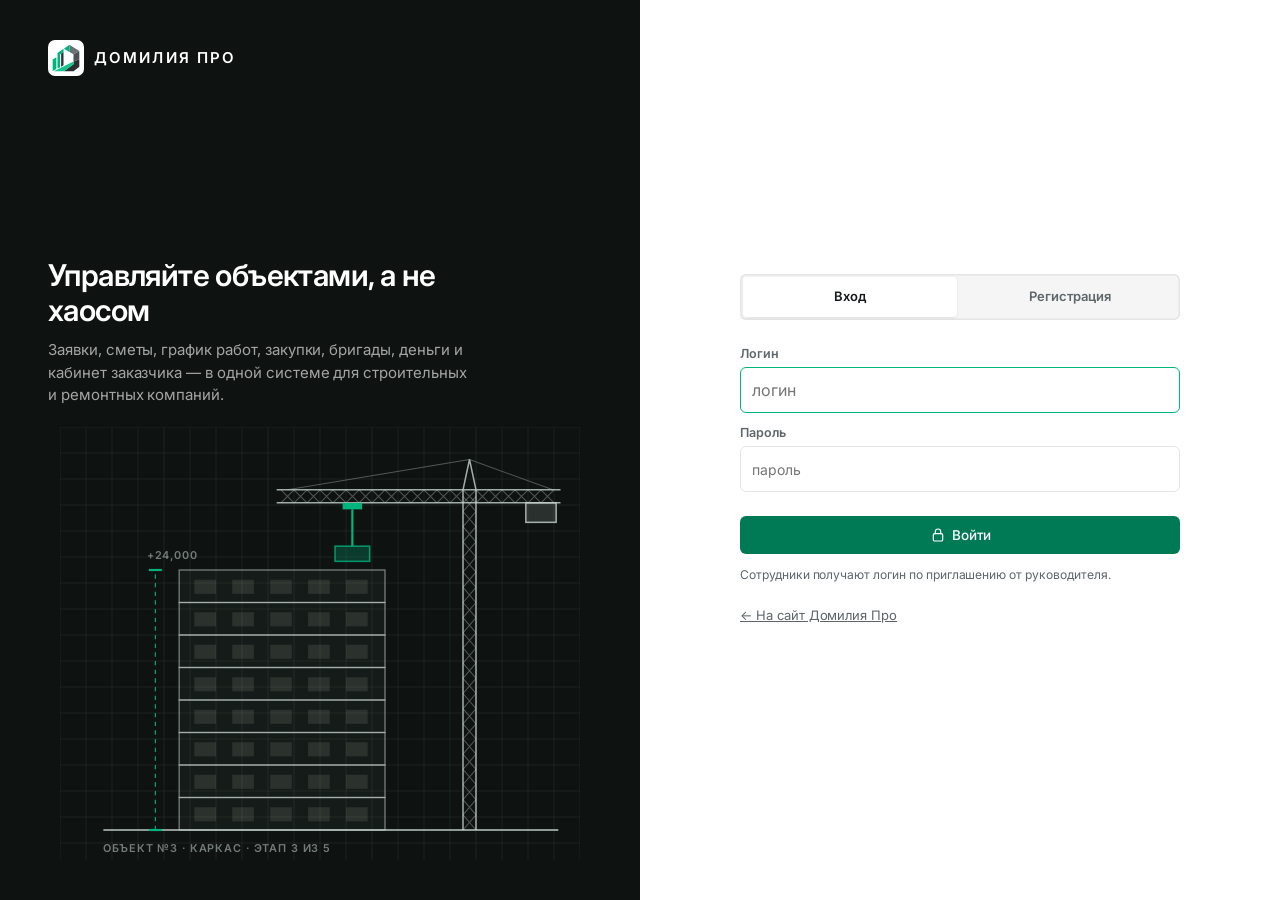
==== commit 900d0f8f: "Договор: перемещение и размещение имущества заказчика; акт описи имущества Co-Authored-By: Claude Op" ====
--- a/app.html
+++ b/app.html
@@ -8,7 +8,7 @@
 <title>Домилия Про</title>
 <link rel="icon" href="data:image/svg+xml,%3Csvg%20xmlns%3D%22http%3A%2F%2Fwww.w3.org%2F2000%2Fsvg%22%20viewBox%3D%220%200%2064%2064%22%3E%3Crect%20width%3D%2264%22%20height%3D%2264%22%20rx%3D%2211%22%20fill%3D%22%232B2F32%22%2F%3E%3Cg%20transform%3D%22translate(1%201)%20scale(0.135)%20translate(-40%20-36)%22%3E%3Cpath%20d%3D%22M208%2C431%20L351%2C328%20L351%2C286%20L438%2C252%20L438%2C363%20L351%2C431%20Z%22%20fill%3D%22%23fff%22%20fill-opacity%3D%220.55%22%2F%3E%3Cpath%20d%3D%22M351%2C179%20L438%2C129%20L438%2C252%20L351%2C286%20Z%22%20fill%3D%22%23fff%22%20fill-opacity%3D%220.72%22%2F%3E%3Cpath%20d%3D%22M290%2C36%20L438%2C129%20L351%2C179%20L290%2C143%20Z%22%20fill%3D%22%23fff%22%20fill-opacity%3D%220.88%22%2F%3E%3Cpath%20d%3D%22M208%2C94%20L290%2C36%20L290%2C143%20Z%22%20fill%3D%22%23fff%22%20fill-opacity%3D%221%22%2F%3E%3Cpath%20d%3D%22M55%2C432%20L351%2C286%20L351%2C328%20L208%2C431%20Z%22%20fill%3D%22%23fff%22%20fill-opacity%3D%221%22%2F%3E%3Cpath%20d%3D%22M202%2C94%20L112%2C159%20L112%2C390%20L150%2C370%20L150%2C182%20L202%2C145%20Z%22%20fill%3D%22%23fff%22%20fill-opacity%3D%221%22%2F%3E%3Cpath%20d%3D%22M202%2C145%20L166%2C170%20L166%2C363%20L202%2C343%20Z%22%20fill%3D%22%23fff%22%20fill-opacity%3D%220.6%22%2F%3E%3Cpath%20d%3D%22M95%2C221%20L40%2C257%20L40%2C427%20L95%2C398%20Z%22%20fill%3D%22%23fff%22%20fill-opacity%3D%221%22%2F%3E%3C%2Fg%3E%3Crect%20x%3D%2231%22%20y%3D%2231%22%20width%3D%2233%22%20height%3D%2233%22%20rx%3D%229%22%20fill%3D%22%23fff%22%2F%3E%3Ctext%20x%3D%2247.5%22%20y%3D%2257%22%20text-anchor%3D%22middle%22%20font-family%3D%22Arial%2CHelvetica%2Csans-serif%22%20font-weight%3D%22700%22%20font-size%3D%2227%22%20fill%3D%22%232B2F32%22%3E%D0%9F%3C%2Ftext%3E%3C%2Fsvg%3E">
 <link href="https://fonts.googleapis.com/css2?family=Inter:wght@400;500;600;700;800&display=swap" rel="stylesheet">
-<link rel="stylesheet" href="style.css?v=mwyktr79">
+<link rel="stylesheet" href="style.css?v=mwyl8vrg">
 </head>
 <body>
 <div class="app">
@@ -48,6 +48,6 @@
 <g><animateTransform attributeName="transform" type="translate" values="0 0;0 0;0 120;0 120;0 0" keyTimes="0;.35;.5;.6;1" dur="6.0s" repeatCount="indefinite"/><rect x="311" y="110" width="32" height="14" class="cr" style="fill:#00B47E;fill-opacity:.25;stroke:#00B47E"/></g></g></g>
 <text x="40" y="392">ОБЪЕКТ №3 · КАРКАС · ЭТАП 3 ИЗ 5</text>
 </svg></template>
-<script src="app.js?v=mwyktr79"></script>
+<script src="app.js?v=mwyl8vrg"></script>
 </body>
 </html>
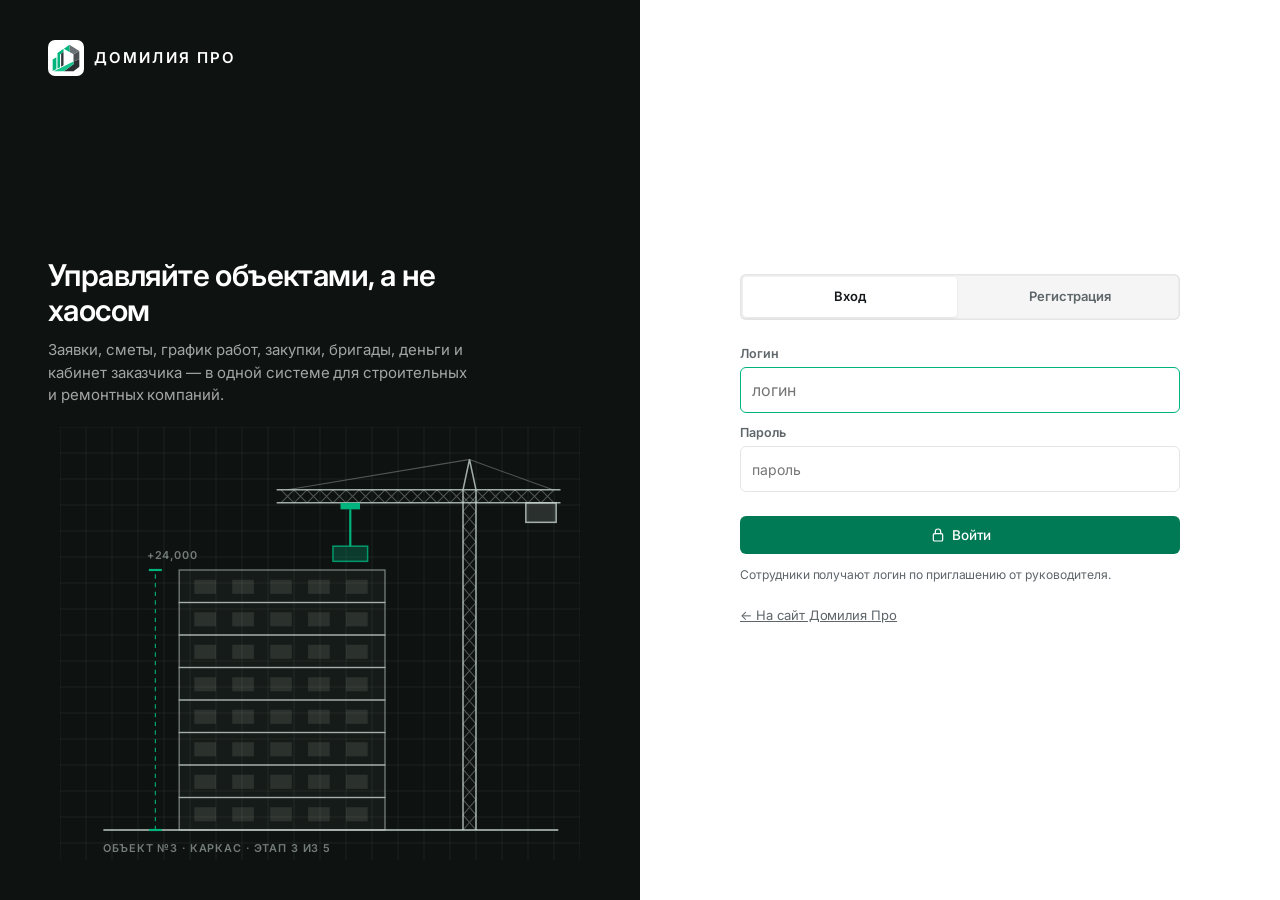
==== commit 971c49bb: "Документы по спору об имуществе: акт осмотра повреждений, соглашение о возмещении ущерба Co-Authored" ====
--- a/app.html
+++ b/app.html
@@ -8,7 +8,7 @@
 <title>Домилия Про</title>
 <link rel="icon" href="data:image/svg+xml,%3Csvg%20xmlns%3D%22http%3A%2F%2Fwww.w3.org%2F2000%2Fsvg%22%20viewBox%3D%220%200%2064%2064%22%3E%3Crect%20width%3D%2264%22%20height%3D%2264%22%20rx%3D%2211%22%20fill%3D%22%232B2F32%22%2F%3E%3Cg%20transform%3D%22translate(1%201)%20scale(0.135)%20translate(-40%20-36)%22%3E%3Cpath%20d%3D%22M208%2C431%20L351%2C328%20L351%2C286%20L438%2C252%20L438%2C363%20L351%2C431%20Z%22%20fill%3D%22%23fff%22%20fill-opacity%3D%220.55%22%2F%3E%3Cpath%20d%3D%22M351%2C179%20L438%2C129%20L438%2C252%20L351%2C286%20Z%22%20fill%3D%22%23fff%22%20fill-opacity%3D%220.72%22%2F%3E%3Cpath%20d%3D%22M290%2C36%20L438%2C129%20L351%2C179%20L290%2C143%20Z%22%20fill%3D%22%23fff%22%20fill-opacity%3D%220.88%22%2F%3E%3Cpath%20d%3D%22M208%2C94%20L290%2C36%20L290%2C143%20Z%22%20fill%3D%22%23fff%22%20fill-opacity%3D%221%22%2F%3E%3Cpath%20d%3D%22M55%2C432%20L351%2C286%20L351%2C328%20L208%2C431%20Z%22%20fill%3D%22%23fff%22%20fill-opacity%3D%221%22%2F%3E%3Cpath%20d%3D%22M202%2C94%20L112%2C159%20L112%2C390%20L150%2C370%20L150%2C182%20L202%2C145%20Z%22%20fill%3D%22%23fff%22%20fill-opacity%3D%221%22%2F%3E%3Cpath%20d%3D%22M202%2C145%20L166%2C170%20L166%2C363%20L202%2C343%20Z%22%20fill%3D%22%23fff%22%20fill-opacity%3D%220.6%22%2F%3E%3Cpath%20d%3D%22M95%2C221%20L40%2C257%20L40%2C427%20L95%2C398%20Z%22%20fill%3D%22%23fff%22%20fill-opacity%3D%221%22%2F%3E%3C%2Fg%3E%3Crect%20x%3D%2231%22%20y%3D%2231%22%20width%3D%2233%22%20height%3D%2233%22%20rx%3D%229%22%20fill%3D%22%23fff%22%2F%3E%3Ctext%20x%3D%2247.5%22%20y%3D%2257%22%20text-anchor%3D%22middle%22%20font-family%3D%22Arial%2CHelvetica%2Csans-serif%22%20font-weight%3D%22700%22%20font-size%3D%2227%22%20fill%3D%22%232B2F32%22%3E%D0%9F%3C%2Ftext%3E%3C%2Fsvg%3E">
 <link href="https://fonts.googleapis.com/css2?family=Inter:wght@400;500;600;700;800&display=swap" rel="stylesheet">
-<link rel="stylesheet" href="style.css?v=mwyl8vrg">
+<link rel="stylesheet" href="style.css?v=mwylcp4x">
 </head>
 <body>
 <div class="app">
@@ -48,6 +48,6 @@
 <g><animateTransform attributeName="transform" type="translate" values="0 0;0 0;0 120;0 120;0 0" keyTimes="0;.35;.5;.6;1" dur="6.0s" repeatCount="indefinite"/><rect x="311" y="110" width="32" height="14" class="cr" style="fill:#00B47E;fill-opacity:.25;stroke:#00B47E"/></g></g></g>
 <text x="40" y="392">ОБЪЕКТ №3 · КАРКАС · ЭТАП 3 ИЗ 5</text>
 </svg></template>
-<script src="app.js?v=mwyl8vrg"></script>
+<script src="app.js?v=mwylcp4x"></script>
 </body>
 </html>
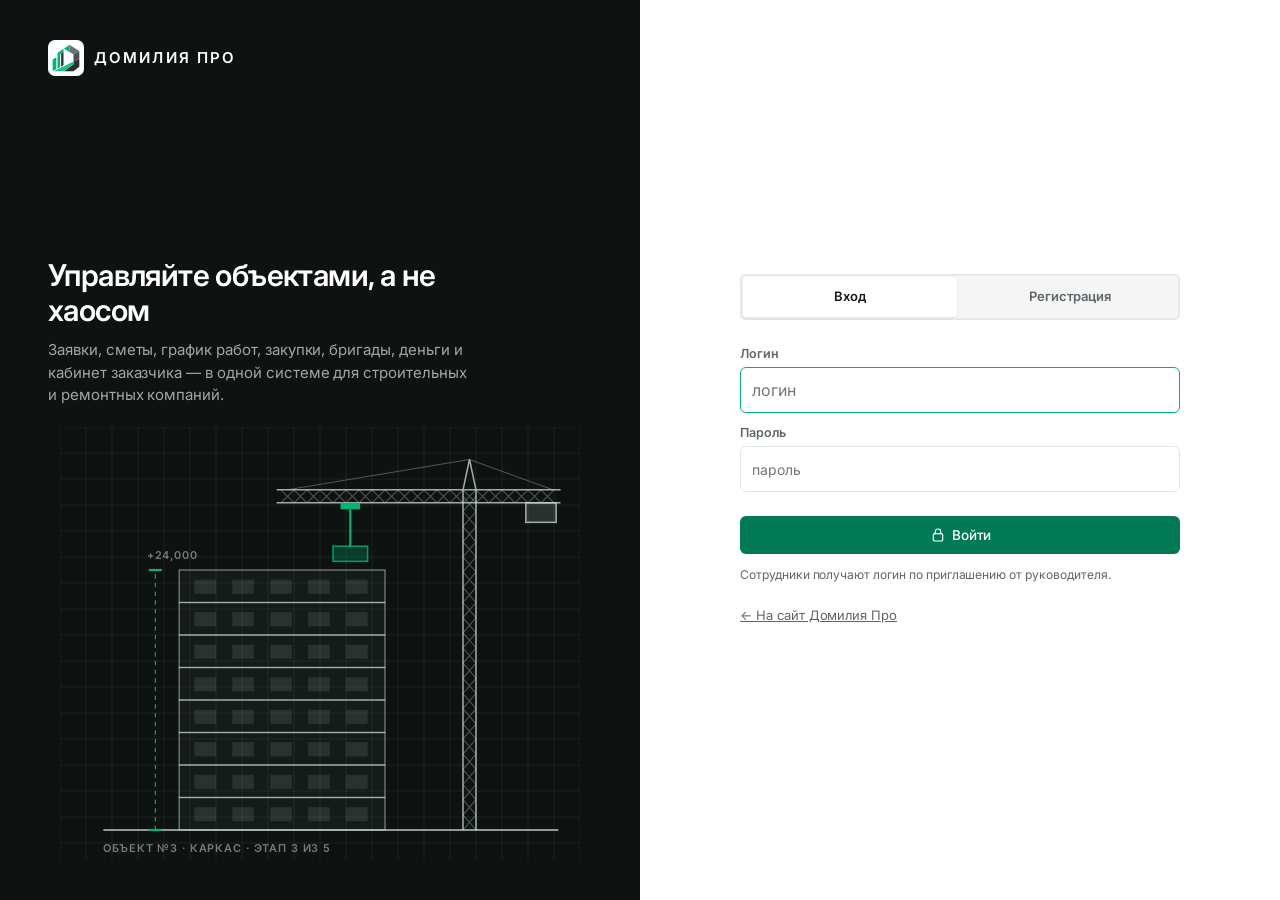
==== commit 6c8304ec: "Правка документов: добавить и удалить строки и столбцы таблиц Co-Authored-By: Claude Opus 5.5 <norep" ====
--- a/app.html
+++ b/app.html
@@ -8,7 +8,7 @@
 <title>Домилия Про</title>
 <link rel="icon" href="data:image/svg+xml,%3Csvg%20xmlns%3D%22http%3A%2F%2Fwww.w3.org%2F2000%2Fsvg%22%20viewBox%3D%220%200%2064%2064%22%3E%3Crect%20width%3D%2264%22%20height%3D%2264%22%20rx%3D%2211%22%20fill%3D%22%232B2F32%22%2F%3E%3Cg%20transform%3D%22translate(1%201)%20scale(0.135)%20translate(-40%20-36)%22%3E%3Cpath%20d%3D%22M208%2C431%20L351%2C328%20L351%2C286%20L438%2C252%20L438%2C363%20L351%2C431%20Z%22%20fill%3D%22%23fff%22%20fill-opacity%3D%220.55%22%2F%3E%3Cpath%20d%3D%22M351%2C179%20L438%2C129%20L438%2C252%20L351%2C286%20Z%22%20fill%3D%22%23fff%22%20fill-opacity%3D%220.72%22%2F%3E%3Cpath%20d%3D%22M290%2C36%20L438%2C129%20L351%2C179%20L290%2C143%20Z%22%20fill%3D%22%23fff%22%20fill-opacity%3D%220.88%22%2F%3E%3Cpath%20d%3D%22M208%2C94%20L290%2C36%20L290%2C143%20Z%22%20fill%3D%22%23fff%22%20fill-opacity%3D%221%22%2F%3E%3Cpath%20d%3D%22M55%2C432%20L351%2C286%20L351%2C328%20L208%2C431%20Z%22%20fill%3D%22%23fff%22%20fill-opacity%3D%221%22%2F%3E%3Cpath%20d%3D%22M202%2C94%20L112%2C159%20L112%2C390%20L150%2C370%20L150%2C182%20L202%2C145%20Z%22%20fill%3D%22%23fff%22%20fill-opacity%3D%221%22%2F%3E%3Cpath%20d%3D%22M202%2C145%20L166%2C170%20L166%2C363%20L202%2C343%20Z%22%20fill%3D%22%23fff%22%20fill-opacity%3D%220.6%22%2F%3E%3Cpath%20d%3D%22M95%2C221%20L40%2C257%20L40%2C427%20L95%2C398%20Z%22%20fill%3D%22%23fff%22%20fill-opacity%3D%221%22%2F%3E%3C%2Fg%3E%3Crect%20x%3D%2231%22%20y%3D%2231%22%20width%3D%2233%22%20height%3D%2233%22%20rx%3D%229%22%20fill%3D%22%23fff%22%2F%3E%3Ctext%20x%3D%2247.5%22%20y%3D%2257%22%20text-anchor%3D%22middle%22%20font-family%3D%22Arial%2CHelvetica%2Csans-serif%22%20font-weight%3D%22700%22%20font-size%3D%2227%22%20fill%3D%22%232B2F32%22%3E%D0%9F%3C%2Ftext%3E%3C%2Fsvg%3E">
 <link href="https://fonts.googleapis.com/css2?family=Inter:wght@400;500;600;700;800&display=swap" rel="stylesheet">
-<link rel="stylesheet" href="style.css?v=mwylcp4x">
+<link rel="stylesheet" href="style.css?v=mwylnc1z">
 </head>
 <body>
 <div class="app">
@@ -48,6 +48,6 @@
 <g><animateTransform attributeName="transform" type="translate" values="0 0;0 0;0 120;0 120;0 0" keyTimes="0;.35;.5;.6;1" dur="6.0s" repeatCount="indefinite"/><rect x="311" y="110" width="32" height="14" class="cr" style="fill:#00B47E;fill-opacity:.25;stroke:#00B47E"/></g></g></g>
 <text x="40" y="392">ОБЪЕКТ №3 · КАРКАС · ЭТАП 3 ИЗ 5</text>
 </svg></template>
-<script src="app.js?v=mwylcp4x"></script>
+<script src="app.js?v=mwylnc1z"></script>
 </body>
 </html>
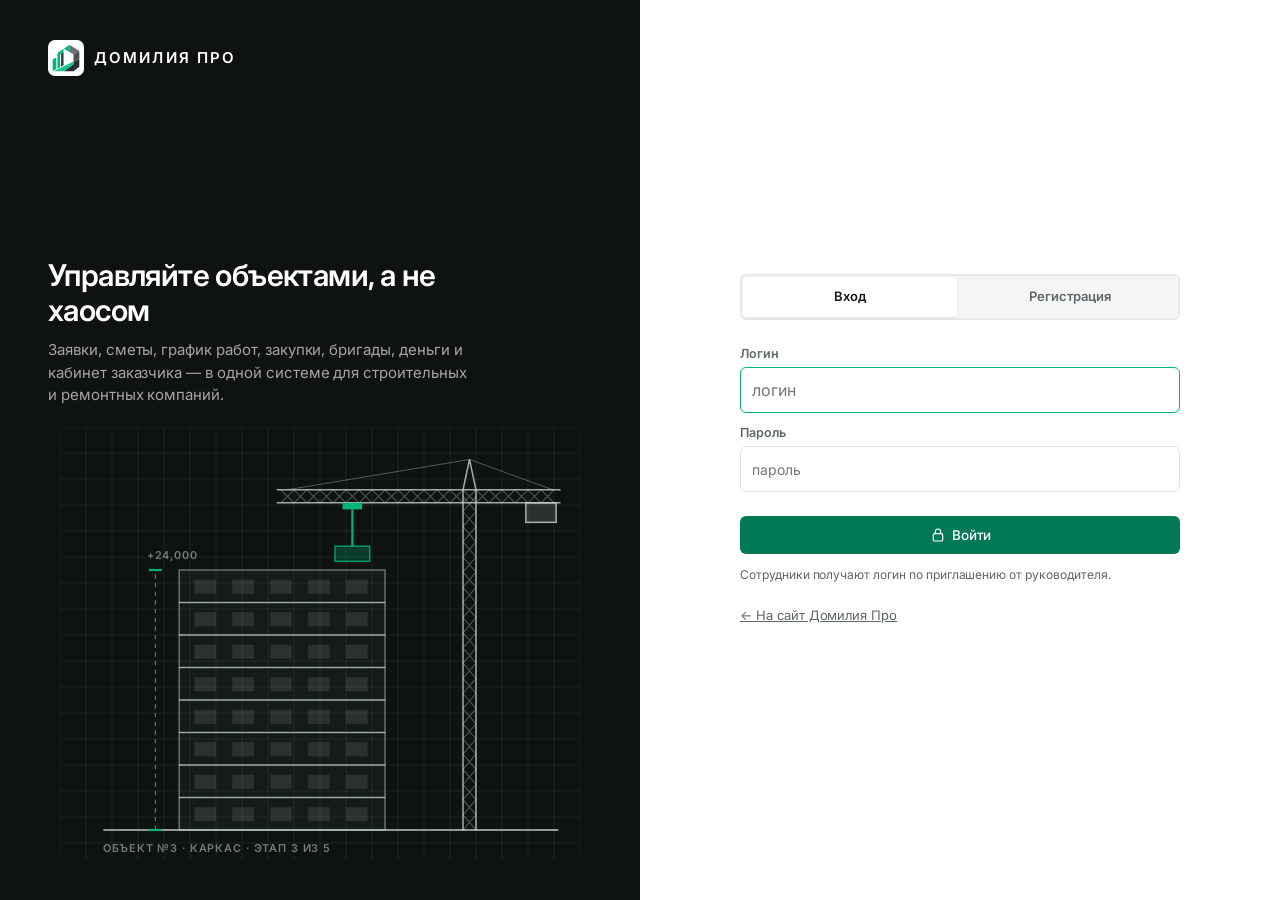
==== commit 5b86927a: "Лента команды: отчёты с объектов, задачи, чеки, срочные — фото и видео, статусы, обсуждение, сводка " ====
--- a/app.html
+++ b/app.html
@@ -8,7 +8,7 @@
 <title>Домилия Про</title>
 <link rel="icon" href="data:image/svg+xml,%3Csvg%20xmlns%3D%22http%3A%2F%2Fwww.w3.org%2F2000%2Fsvg%22%20viewBox%3D%220%200%2064%2064%22%3E%3Crect%20width%3D%2264%22%20height%3D%2264%22%20rx%3D%2211%22%20fill%3D%22%232B2F32%22%2F%3E%3Cg%20transform%3D%22translate(1%201)%20scale(0.135)%20translate(-40%20-36)%22%3E%3Cpath%20d%3D%22M208%2C431%20L351%2C328%20L351%2C286%20L438%2C252%20L438%2C363%20L351%2C431%20Z%22%20fill%3D%22%23fff%22%20fill-opacity%3D%220.55%22%2F%3E%3Cpath%20d%3D%22M351%2C179%20L438%2C129%20L438%2C252%20L351%2C286%20Z%22%20fill%3D%22%23fff%22%20fill-opacity%3D%220.72%22%2F%3E%3Cpath%20d%3D%22M290%2C36%20L438%2C129%20L351%2C179%20L290%2C143%20Z%22%20fill%3D%22%23fff%22%20fill-opacity%3D%220.88%22%2F%3E%3Cpath%20d%3D%22M208%2C94%20L290%2C36%20L290%2C143%20Z%22%20fill%3D%22%23fff%22%20fill-opacity%3D%221%22%2F%3E%3Cpath%20d%3D%22M55%2C432%20L351%2C286%20L351%2C328%20L208%2C431%20Z%22%20fill%3D%22%23fff%22%20fill-opacity%3D%221%22%2F%3E%3Cpath%20d%3D%22M202%2C94%20L112%2C159%20L112%2C390%20L150%2C370%20L150%2C182%20L202%2C145%20Z%22%20fill%3D%22%23fff%22%20fill-opacity%3D%221%22%2F%3E%3Cpath%20d%3D%22M202%2C145%20L166%2C170%20L166%2C363%20L202%2C343%20Z%22%20fill%3D%22%23fff%22%20fill-opacity%3D%220.6%22%2F%3E%3Cpath%20d%3D%22M95%2C221%20L40%2C257%20L40%2C427%20L95%2C398%20Z%22%20fill%3D%22%23fff%22%20fill-opacity%3D%221%22%2F%3E%3C%2Fg%3E%3Crect%20x%3D%2231%22%20y%3D%2231%22%20width%3D%2233%22%20height%3D%2233%22%20rx%3D%229%22%20fill%3D%22%23fff%22%2F%3E%3Ctext%20x%3D%2247.5%22%20y%3D%2257%22%20text-anchor%3D%22middle%22%20font-family%3D%22Arial%2CHelvetica%2Csans-serif%22%20font-weight%3D%22700%22%20font-size%3D%2227%22%20fill%3D%22%232B2F32%22%3E%D0%9F%3C%2Ftext%3E%3C%2Fsvg%3E">
 <link href="https://fonts.googleapis.com/css2?family=Inter:wght@400;500;600;700;800&display=swap" rel="stylesheet">
-<link rel="stylesheet" href="style.css?v=mwylnc1z">
+<link rel="stylesheet" href="style.css?v=mwym335r">
 </head>
 <body>
 <div class="app">
@@ -48,6 +48,6 @@
 <g><animateTransform attributeName="transform" type="translate" values="0 0;0 0;0 120;0 120;0 0" keyTimes="0;.35;.5;.6;1" dur="6.0s" repeatCount="indefinite"/><rect x="311" y="110" width="32" height="14" class="cr" style="fill:#00B47E;fill-opacity:.25;stroke:#00B47E"/></g></g></g>
 <text x="40" y="392">ОБЪЕКТ №3 · КАРКАС · ЭТАП 3 ИЗ 5</text>
 </svg></template>
-<script src="app.js?v=mwylnc1z"></script>
+<script src="app.js?v=mwym335r"></script>
 </body>
 </html>
--- a/style.css
+++ b/style.css
@@ -801,3 +801,53 @@
 .fg-i{display:inline-flex;align-items:center;border:1px solid #E8DDBB;border-radius:6px;background:#fff;overflow:hidden}
 .fg-a{border:0;background:none;font:inherit;font-size:12.5px;padding:5px 8px;cursor:pointer;color:#5A4A12}.fg-a:hover{background:#FFF4D6}
 .fg-x{border:0;border-left:1px solid #EFE6CC;background:none;font:inherit;padding:5px 7px;cursor:pointer;color:#A69A78}.fg-x:hover{color:#C0392B}
+/* === Лента команды === */
+.fsum{display:grid;grid-template-columns:repeat(4,minmax(0,1fr));gap:10px}
+.fk{display:flex;flex-direction:column;align-items:flex-start;gap:2px;text-align:left;border:1px solid var(--line);background:#fff;border-radius:10px;padding:12px 14px;font:inherit;cursor:pointer}
+.fk b{font-size:20px;font-weight:700;font-variant-numeric:tabular-nums}.fk span{font-size:12px;color:var(--muted)}
+.fk.r b{color:#C0392B}.fk.y b{color:#9A6B00}.fk.g b{color:var(--g)}
+.fhead{display:flex;gap:10px;align-items:center;flex-wrap:wrap}
+.ftabs{display:flex;gap:4px;flex-wrap:wrap;background:#ECEFED;border-radius:9px;padding:3px}
+.ftabs button{border:0;background:none;font:inherit;font-size:13.5px;padding:7px 12px;border-radius:7px;cursor:pointer;color:#4A5450;display:inline-flex;gap:6px;align-items:center}
+.ftabs button.on{background:#fff;color:var(--ink,#16191B);font-weight:600;box-shadow:0 1px 2px rgba(0,0,0,.08)}
+.ftabs i{font-style:normal;font-size:11px;background:#DDE3E0;border-radius:9px;padding:0 6px;min-width:18px;text-align:center}
+.ftabs button.on i{background:var(--g);color:#fff}
+select.fobj{width:auto;max-width:280px;height:36px}
+.flist{display:grid;gap:10px}
+.fempty{display:grid;gap:4px;text-align:center;padding:40px 20px;color:var(--muted);background:#fff;border:1px dashed var(--line);border-radius:12px}.fempty b{color:#16191B;font-size:15px}
+.fcard{background:#fff;border:1px solid var(--line);border-left:4px solid #CBD3CF;border-radius:10px;padding:11px 14px;display:grid;gap:6px;cursor:pointer}
+.fcard:hover{border-color:#C3CCC8}.fcard.t-report{border-left-color:#2E9E6A}.fcard.t-task{border-left-color:#2563EB}.fcard.t-check{border-left-color:#E8761A}.fcard.t-alert{border-left-color:#C0392B}
+.fcard.nw{background:#F7FBF9;box-shadow:inset 0 0 0 1px #BFE3D2}.fcard.late .fc-t{color:#B03A2E}
+.fc-h{display:flex;align-items:center;gap:6px;flex-wrap:wrap}.fc-h small{color:var(--muted);font-size:12px}
+.fbadge{display:inline-flex;align-items:center;gap:4px;font-size:11.5px;font-weight:600;border-radius:5px;padding:2px 7px;color:#fff}.fbadge .ic{width:12px;height:12px}
+.b-report{background:#2E9E6A}.b-task{background:#2563EB}.b-check{background:#E8761A}.b-alert{background:#C0392B}
+.furg{font-size:11px;font-weight:700;color:#fff;background:#C0392B;border-radius:5px;padding:2px 6px;text-transform:uppercase;letter-spacing:.03em}.furg.u1{background:#E0A800}
+.fhid{font-size:11px;font-weight:600;color:#7A4A00;background:#FFF0C7;border-radius:5px;padding:2px 6px}
+.fc-t{font-size:15px;font-weight:600;line-height:1.3}
+.fc-m{display:flex;gap:4px 12px;flex-wrap:wrap;font-size:12.5px;color:var(--muted)}.fc-m .bad,.fi-m .bad{color:#C0392B;font-weight:600}.fc-m b{color:#16191B}
+.fc-f{display:flex;gap:10px;align-items:center}.fc-f small{color:var(--muted)}
+.fst{font-size:12px;font-weight:600;color:#4A5450;background:#EEF1F0;border-radius:5px;padding:2px 7px}.fst.s-ok,.fst.s-paid{background:#E3F4EC;color:#13744A}.fst.s-done{background:#E7EEFF;color:#1E4FD0}.fst.s-back,.fst.s-rej{background:#FDE8E6;color:#B03A2E}.fst.s-work{background:#FFF4D6;color:#7A5A00}
+.fmed{display:flex;gap:6px;flex-wrap:wrap}.fmed img.fph{width:64px;height:64px;object-fit:cover;border-radius:7px;cursor:zoom-in;background:#EEF1F0}
+.fmed.big img.fph{width:140px;height:140px}.fv{width:64px;height:64px;border-radius:7px;border:0;background:#16191B;color:#fff;display:grid;place-items:center;cursor:pointer}.fmed.big .fv{width:140px;height:140px}.fv .ic{width:22px;height:22px}
+.dlg.vw video{max-width:96vw;max-height:90vh;border-radius:8px;background:#000}
+.ffab{position:fixed;right:22px;bottom:26px;width:58px;height:58px;border-radius:50%;border:0;background:var(--g);color:#fff;box-shadow:0 8px 24px rgba(0,120,80,.35);display:grid;place-items:center;cursor:pointer;z-index:20}.ffab .ic{width:26px;height:26px}
+.fnew{display:grid;gap:8px}.fn{display:flex;gap:12px;align-items:center;text-align:left;border:1px solid var(--line);background:#fff;border-radius:10px;padding:12px 14px;font:inherit;cursor:pointer}
+.fn:hover{border-color:#B9C4BF}.fn>.ic{width:36px;height:36px;padding:8px;border-radius:9px;color:#fff;flex:none}.fn.b-report>.ic{background:#2E9E6A}.fn.b-task>.ic{background:#2563EB}.fn.b-check>.ic{background:#E8761A}.fn.b-alert>.ic{background:#C0392B}
+.fn{background:#fff!important;color:#16191B!important}.fn b{display:block;font-size:15px}.fn small{color:var(--muted);font-size:12.5px}
+.fppl{display:flex;flex-wrap:wrap;gap:6px}.fp{display:flex;flex-direction:column;align-items:flex-start;border:1px solid var(--line);background:#fff;border-radius:8px;padding:6px 10px;font:inherit;cursor:pointer;text-align:left}
+.fp b{font-size:13.5px;font-weight:600}.fp small{font-size:11px;color:var(--muted)}.fp.on{border-color:var(--g);background:#ECF6F1;box-shadow:inset 0 0 0 1px var(--g)}
+.furgs{display:flex;gap:4px}.fu{flex:1;border:1px solid var(--line);background:#fff;border-radius:7px;padding:8px 6px;font:inherit;font-size:13px;cursor:pointer}.fu.on.u0{background:#EEF1F0;border-color:#9AA5A0;font-weight:600}.fu.on.u1{background:#FFF4D6;border-color:#E0A800;font-weight:600}.fu.on.u2{background:#FDE8E6;border-color:#C0392B;color:#B03A2E;font-weight:700}
+.fmb{display:grid;gap:8px}.fmb .btn{justify-self:start}.fhidc{align-self:end;font-size:13px}
+.fi-t{font-size:19px;margin:6px 0 2px;line-height:1.3}.fi-m{display:flex;gap:4px 14px;flex-wrap:wrap;font-size:13px;color:var(--muted)}.fi-m b{color:#16191B}
+.fi-sum{display:flex;align-items:baseline;gap:12px;margin-top:6px}.fi-sum b{font-size:24px}.fi-sum span{color:var(--muted);font-size:13px}
+.fi-x{white-space:pre-wrap;font-size:15px;line-height:1.5;margin-top:8px}.fi-a{margin-top:10px;gap:8px;flex-wrap:wrap}
+.fcm{display:grid;gap:8px}.fcmi{background:#F4F6F5;border-radius:10px;padding:8px 12px;max-width:640px;font-size:14px;display:grid;gap:4px}.fcmi.me{background:#ECF6F1;margin-left:auto}.fcmi.sys{background:none;border:1px dashed var(--line);font-size:12.5px;color:var(--muted)}
+.fcm-h{display:flex;gap:8px;align-items:baseline}.fcm-h small{color:var(--muted);font-size:11.5px}.fcm-new{display:grid;gap:8px;margin-top:6px}
+@media (max-width:860px){
+  .fsum{grid-template-columns:repeat(2,minmax(0,1fr));gap:8px}.fk{padding:10px 12px}.fk b{font-size:17px}
+  .fhead{flex-direction:column;align-items:stretch}.ftabs{flex-wrap:nowrap;overflow-x:auto;scrollbar-width:none}.ftabs::-webkit-scrollbar{display:none}.ftabs button{white-space:nowrap}
+  select.fobj{max-width:none;width:100%}
+  .ffab{bottom:84px;right:16px}
+  .dlg.fdlg{padding:0;place-items:end stretch}.dlg.fdlg .card{width:100%;max-height:92vh;border-radius:16px 16px 0 0}
+  .fmed.big img.fph,.fmed.big .fv{width:30vw;height:30vw}
+}
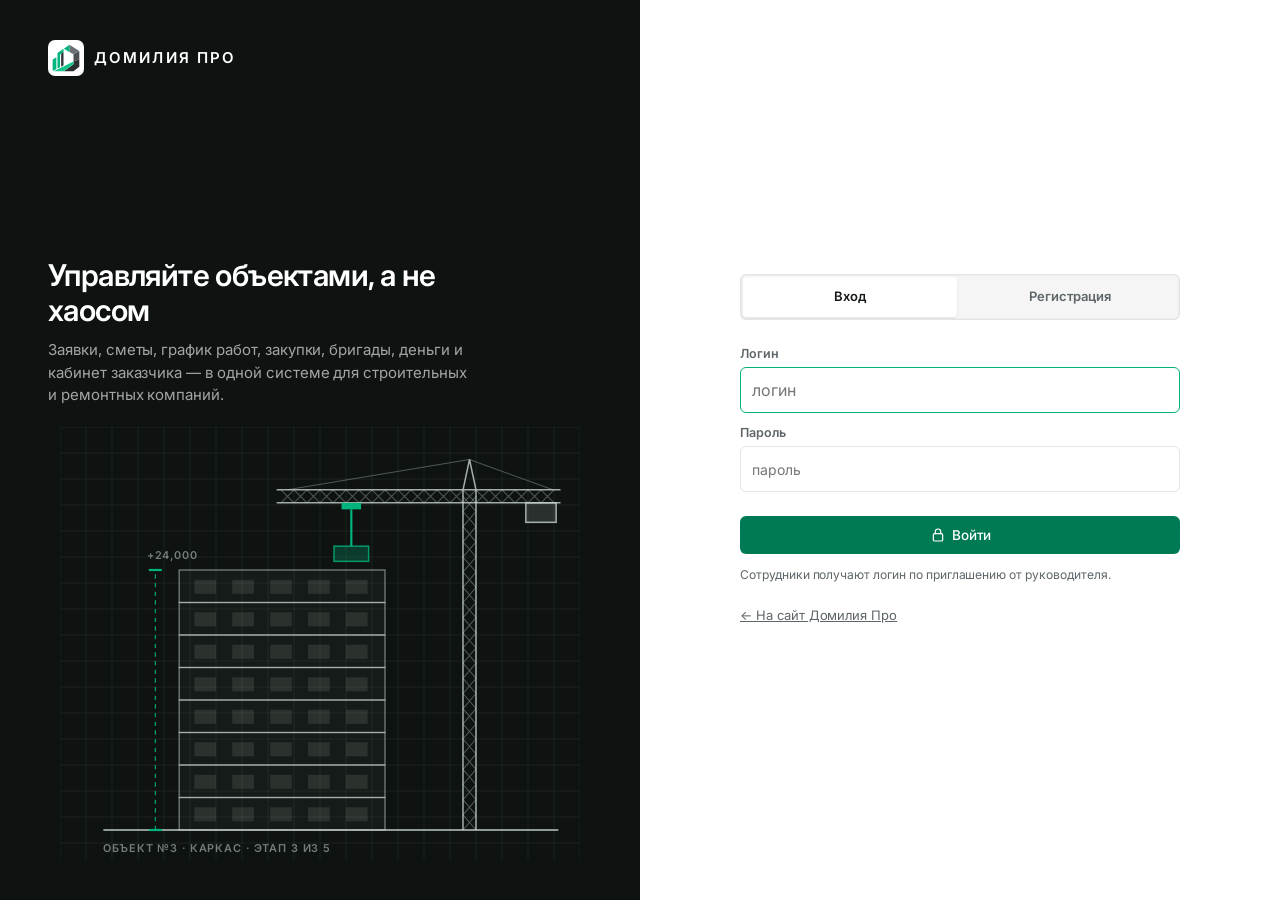
==== commit c5933918: "Структура и регламент: должности по отделам с вакансиями, подчинение по должностям, задачи по реглам" ====
--- a/app.html
+++ b/app.html
@@ -8,7 +8,7 @@
 <title>Домилия Про</title>
 <link rel="icon" href="data:image/svg+xml,%3Csvg%20xmlns%3D%22http%3A%2F%2Fwww.w3.org%2F2000%2Fsvg%22%20viewBox%3D%220%200%2064%2064%22%3E%3Crect%20width%3D%2264%22%20height%3D%2264%22%20rx%3D%2211%22%20fill%3D%22%232B2F32%22%2F%3E%3Cg%20transform%3D%22translate(1%201)%20scale(0.135)%20translate(-40%20-36)%22%3E%3Cpath%20d%3D%22M208%2C431%20L351%2C328%20L351%2C286%20L438%2C252%20L438%2C363%20L351%2C431%20Z%22%20fill%3D%22%23fff%22%20fill-opacity%3D%220.55%22%2F%3E%3Cpath%20d%3D%22M351%2C179%20L438%2C129%20L438%2C252%20L351%2C286%20Z%22%20fill%3D%22%23fff%22%20fill-opacity%3D%220.72%22%2F%3E%3Cpath%20d%3D%22M290%2C36%20L438%2C129%20L351%2C179%20L290%2C143%20Z%22%20fill%3D%22%23fff%22%20fill-opacity%3D%220.88%22%2F%3E%3Cpath%20d%3D%22M208%2C94%20L290%2C36%20L290%2C143%20Z%22%20fill%3D%22%23fff%22%20fill-opacity%3D%221%22%2F%3E%3Cpath%20d%3D%22M55%2C432%20L351%2C286%20L351%2C328%20L208%2C431%20Z%22%20fill%3D%22%23fff%22%20fill-opacity%3D%221%22%2F%3E%3Cpath%20d%3D%22M202%2C94%20L112%2C159%20L112%2C390%20L150%2C370%20L150%2C182%20L202%2C145%20Z%22%20fill%3D%22%23fff%22%20fill-opacity%3D%221%22%2F%3E%3Cpath%20d%3D%22M202%2C145%20L166%2C170%20L166%2C363%20L202%2C343%20Z%22%20fill%3D%22%23fff%22%20fill-opacity%3D%220.6%22%2F%3E%3Cpath%20d%3D%22M95%2C221%20L40%2C257%20L40%2C427%20L95%2C398%20Z%22%20fill%3D%22%23fff%22%20fill-opacity%3D%221%22%2F%3E%3C%2Fg%3E%3Crect%20x%3D%2231%22%20y%3D%2231%22%20width%3D%2233%22%20height%3D%2233%22%20rx%3D%229%22%20fill%3D%22%23fff%22%2F%3E%3Ctext%20x%3D%2247.5%22%20y%3D%2257%22%20text-anchor%3D%22middle%22%20font-family%3D%22Arial%2CHelvetica%2Csans-serif%22%20font-weight%3D%22700%22%20font-size%3D%2227%22%20fill%3D%22%232B2F32%22%3E%D0%9F%3C%2Ftext%3E%3C%2Fsvg%3E">
 <link href="https://fonts.googleapis.com/css2?family=Inter:wght@400;500;600;700;800&display=swap" rel="stylesheet">
-<link rel="stylesheet" href="style.css?v=mwym335r">
+<link rel="stylesheet" href="style.css?v=mwymd9nt">
 </head>
 <body>
 <div class="app">
@@ -48,6 +48,6 @@
 <g><animateTransform attributeName="transform" type="translate" values="0 0;0 0;0 120;0 120;0 0" keyTimes="0;.35;.5;.6;1" dur="6.0s" repeatCount="indefinite"/><rect x="311" y="110" width="32" height="14" class="cr" style="fill:#00B47E;fill-opacity:.25;stroke:#00B47E"/></g></g></g>
 <text x="40" y="392">ОБЪЕКТ №3 · КАРКАС · ЭТАП 3 ИЗ 5</text>
 </svg></template>
-<script src="app.js?v=mwym335r"></script>
+<script src="app.js?v=mwymd9nt"></script>
 </body>
 </html>
--- a/style.css
+++ b/style.css
@@ -851,3 +851,16 @@
   .dlg.fdlg{padding:0;place-items:end stretch}.dlg.fdlg .card{width:100%;max-height:92vh;border-radius:16px 16px 0 0}
   .fmed.big img.fph,.fmed.big .fv{width:30vw;height:30vw}
 }
+/* структура и регламент */
+.orgd{display:grid;grid-template-columns:repeat(auto-fill,minmax(300px,1fr));gap:10px}
+.orgp{border:1px solid var(--line);border-radius:10px;padding:10px 12px;display:grid;gap:8px;background:#fff}.orgp.vac{background:#FAFBFA;border-style:dashed}
+.orgh{display:flex;gap:10px;align-items:flex-start}.orgh b{display:block;font-size:14px}.orgh small{color:var(--muted);font-size:12px}
+.orgc{flex:none;min-width:42px;text-align:center;font-weight:700;font-size:12px;background:#16191B;color:#fff;border-radius:6px;padding:4px 6px}.orgp.vac .orgc{background:#B9C2BE}
+.orgw{display:flex;flex-wrap:wrap;gap:6px}.orgm{display:inline-flex;align-items:center;gap:2px;background:#ECF6F1;border-radius:6px;padding:3px 4px 3px 8px;font-size:13px}.orgm a{color:#13744A;font-weight:600;text-decoration:none}.orgm button{border:0;background:none;color:#8C9792;cursor:pointer;font-size:14px}
+.orgv{font-size:12px;color:#9A6B00;background:#FFF4D6;border-radius:5px;padding:2px 8px}
+select.orgadd{height:32px;font-size:13px}
+.orgdu summary{font-size:12.5px;color:var(--muted);cursor:pointer}.orgdu ul{margin:6px 0 0;padding-left:18px;font-size:13px;line-height:1.45}
+.regt td{vertical-align:top}.regt input[type=text]{width:100%}.regt select{max-width:220px}.regt tr.off{opacity:.5}.regt small{display:block;margin-top:3px}.regt small.bad{color:#B03A2E}
+.fchk{display:grid;gap:4px;background:#F7F9F8;border-radius:9px;padding:10px 12px}.fchk b{font-size:13px}.fchk .chk{font-size:13.5px}
+.fchk.view{margin-top:10px}.fchk.view div{display:flex;gap:8px;font-size:14px}.fchk.view div span{width:16px;font-weight:700}.fchk.view .y span{color:var(--g)}.fchk.view .n{color:#8C9792}
+@media (max-width:860px){.orgd{grid-template-columns:1fr}.regc{overflow-x:auto}.regt{min-width:720px}}
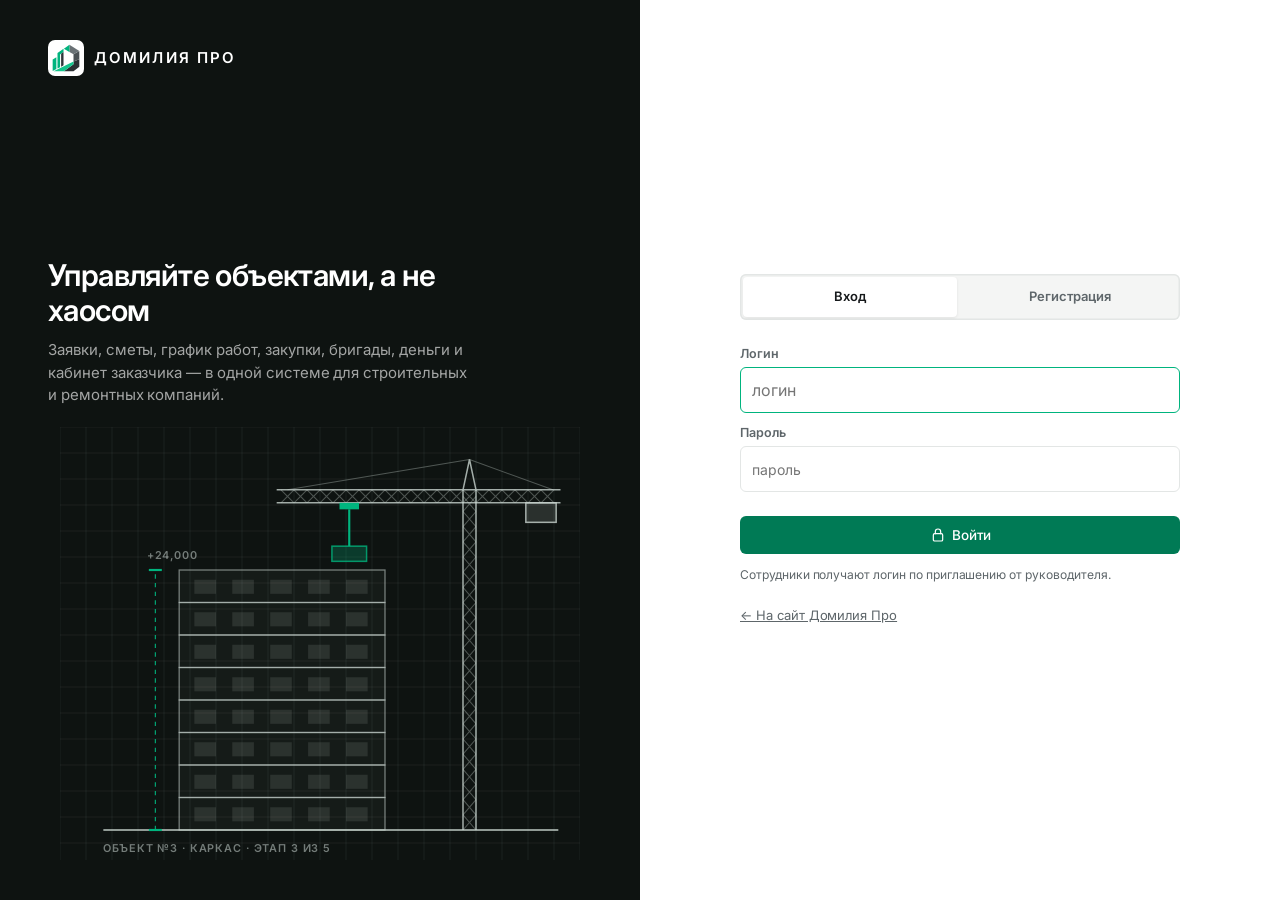
==== commit dcf3ea2b: "Push-уведомления ленты на телефон (PWA: иконка, установка на экран), рейтинг продаж по скорости реак" ====
--- a/app.html
+++ b/app.html
@@ -7,8 +7,13 @@
 <meta name="theme-color" content="#111614">
 <title>Домилия Про</title>
 <link rel="icon" href="data:image/svg+xml,%3Csvg%20xmlns%3D%22http%3A%2F%2Fwww.w3.org%2F2000%2Fsvg%22%20viewBox%3D%220%200%2064%2064%22%3E%3Crect%20width%3D%2264%22%20height%3D%2264%22%20rx%3D%2211%22%20fill%3D%22%232B2F32%22%2F%3E%3Cg%20transform%3D%22translate(1%201)%20scale(0.135)%20translate(-40%20-36)%22%3E%3Cpath%20d%3D%22M208%2C431%20L351%2C328%20L351%2C286%20L438%2C252%20L438%2C363%20L351%2C431%20Z%22%20fill%3D%22%23fff%22%20fill-opacity%3D%220.55%22%2F%3E%3Cpath%20d%3D%22M351%2C179%20L438%2C129%20L438%2C252%20L351%2C286%20Z%22%20fill%3D%22%23fff%22%20fill-opacity%3D%220.72%22%2F%3E%3Cpath%20d%3D%22M290%2C36%20L438%2C129%20L351%2C179%20L290%2C143%20Z%22%20fill%3D%22%23fff%22%20fill-opacity%3D%220.88%22%2F%3E%3Cpath%20d%3D%22M208%2C94%20L290%2C36%20L290%2C143%20Z%22%20fill%3D%22%23fff%22%20fill-opacity%3D%221%22%2F%3E%3Cpath%20d%3D%22M55%2C432%20L351%2C286%20L351%2C328%20L208%2C431%20Z%22%20fill%3D%22%23fff%22%20fill-opacity%3D%221%22%2F%3E%3Cpath%20d%3D%22M202%2C94%20L112%2C159%20L112%2C390%20L150%2C370%20L150%2C182%20L202%2C145%20Z%22%20fill%3D%22%23fff%22%20fill-opacity%3D%221%22%2F%3E%3Cpath%20d%3D%22M202%2C145%20L166%2C170%20L166%2C363%20L202%2C343%20Z%22%20fill%3D%22%23fff%22%20fill-opacity%3D%220.6%22%2F%3E%3Cpath%20d%3D%22M95%2C221%20L40%2C257%20L40%2C427%20L95%2C398%20Z%22%20fill%3D%22%23fff%22%20fill-opacity%3D%221%22%2F%3E%3C%2Fg%3E%3Crect%20x%3D%2231%22%20y%3D%2231%22%20width%3D%2233%22%20height%3D%2233%22%20rx%3D%229%22%20fill%3D%22%23fff%22%2F%3E%3Ctext%20x%3D%2247.5%22%20y%3D%2257%22%20text-anchor%3D%22middle%22%20font-family%3D%22Arial%2CHelvetica%2Csans-serif%22%20font-weight%3D%22700%22%20font-size%3D%2227%22%20fill%3D%22%232B2F32%22%3E%D0%9F%3C%2Ftext%3E%3C%2Fsvg%3E">
+<link rel="manifest" href="/manifest.webmanifest">
+<link rel="apple-touch-icon" href="/apple-touch-icon.png">
+<meta name="apple-mobile-web-app-capable" content="yes">
+<meta name="mobile-web-app-capable" content="yes">
+<meta name="apple-mobile-web-app-title" content="Домилия">
 <link href="https://fonts.googleapis.com/css2?family=Inter:wght@400;500;600;700;800&display=swap" rel="stylesheet">
-<link rel="stylesheet" href="style.css?v=mwymd9nt">
+<link rel="stylesheet" href="style.css?v=mwymmnkt">
 </head>
 <body>
 <div class="app">
@@ -48,6 +53,6 @@
 <g><animateTransform attributeName="transform" type="translate" values="0 0;0 0;0 120;0 120;0 0" keyTimes="0;.35;.5;.6;1" dur="6.0s" repeatCount="indefinite"/><rect x="311" y="110" width="32" height="14" class="cr" style="fill:#00B47E;fill-opacity:.25;stroke:#00B47E"/></g></g></g>
 <text x="40" y="392">ОБЪЕКТ №3 · КАРКАС · ЭТАП 3 ИЗ 5</text>
 </svg></template>
-<script src="app.js?v=mwymd9nt"></script>
+<script src="app.js?v=mwymmnkt"></script>
 </body>
 </html>
--- a/style.css
+++ b/style.css
@@ -864,3 +864,5 @@
 .fchk{display:grid;gap:4px;background:#F7F9F8;border-radius:9px;padding:10px 12px}.fchk b{font-size:13px}.fchk .chk{font-size:13.5px}
 .fchk.view{margin-top:10px}.fchk.view div{display:flex;gap:8px;font-size:14px}.fchk.view div span{width:16px;font-weight:700}.fchk.view .y span{color:var(--g)}.fchk.view .n{color:#8C9792}
 @media (max-width:860px){.orgd{grid-template-columns:1fr}.regc{overflow-x:auto}.regt{min-width:720px}}
+.fpush{display:flex;align-items:center;gap:12px;flex-wrap:wrap;background:#ECF6F1;border:1px solid #BFE3D2;border-radius:10px;padding:10px 14px}.fpush>.ic{width:22px;height:22px;color:var(--g);flex:none}.fpush b{display:block;font-size:14px}.fpush small{color:#4A5450;font-size:12.5px}.fpush>div{flex:1;min-width:200px}
+.rate td.ok{color:#13744A;font-weight:600}.rate td.bad{color:#B03A2E;font-weight:600}.rate td small{font-size:11.5px}
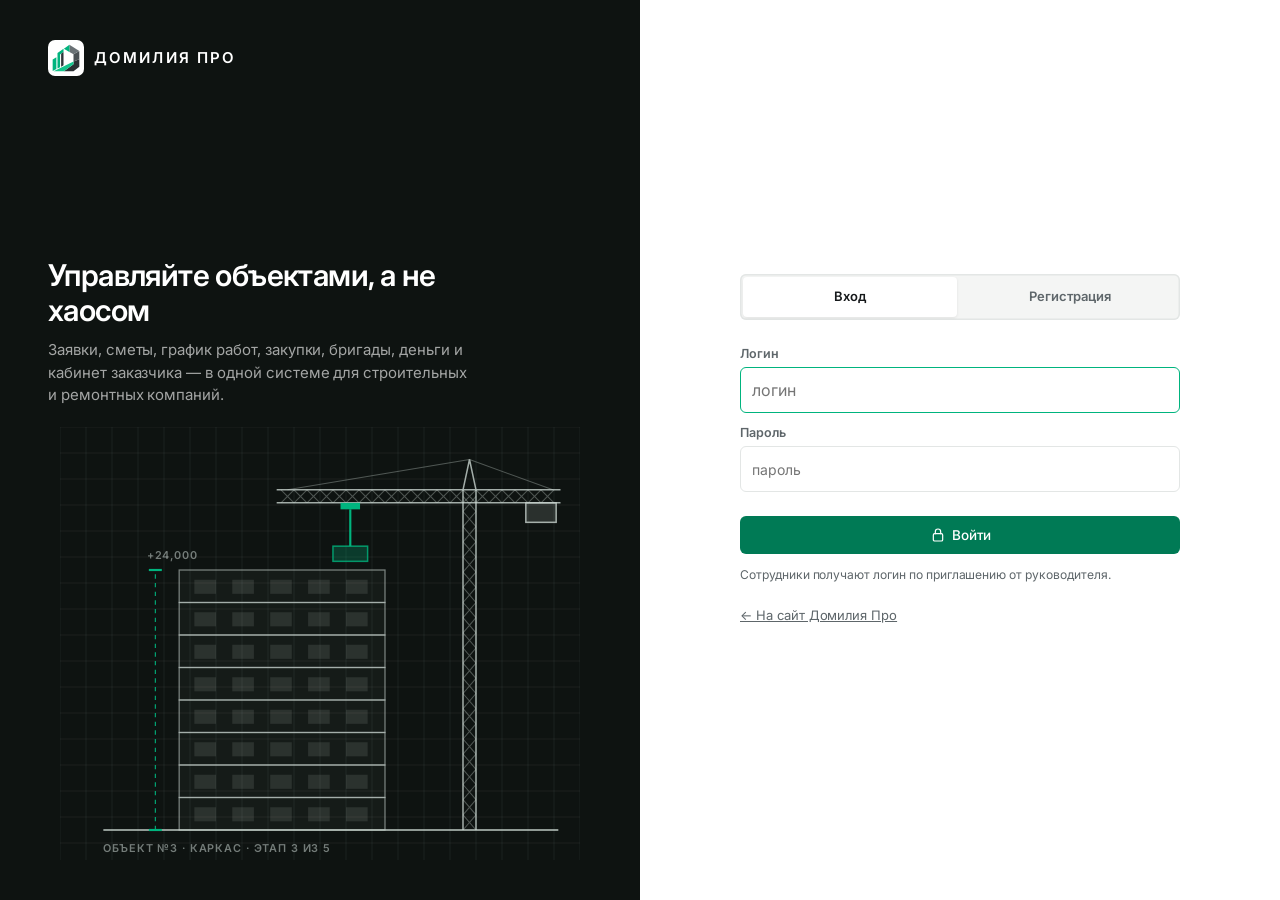
==== commit 9228ebb9: "CRM: в заявке видна фраза, по которой клиент нашёл сайт в поиске Co-Authored-By: Claude Opus 5.5 <no" ====
--- a/app.html
+++ b/app.html
@@ -13,7 +13,7 @@
 <meta name="mobile-web-app-capable" content="yes">
 <meta name="apple-mobile-web-app-title" content="Домилия">
 <link href="https://fonts.googleapis.com/css2?family=Inter:wght@400;500;600;700;800&display=swap" rel="stylesheet">
-<link rel="stylesheet" href="style.css?v=mwymmnkt">
+<link rel="stylesheet" href="style.css?v=mx07buna">
 </head>
 <body>
 <div class="app">
@@ -53,6 +53,6 @@
 <g><animateTransform attributeName="transform" type="translate" values="0 0;0 0;0 120;0 120;0 0" keyTimes="0;.35;.5;.6;1" dur="6.0s" repeatCount="indefinite"/><rect x="311" y="110" width="32" height="14" class="cr" style="fill:#00B47E;fill-opacity:.25;stroke:#00B47E"/></g></g></g>
 <text x="40" y="392">ОБЪЕКТ №3 · КАРКАС · ЭТАП 3 ИЗ 5</text>
 </svg></template>
-<script src="app.js?v=mwymmnkt"></script>
+<script src="app.js?v=mx07buna"></script>
 </body>
 </html>
